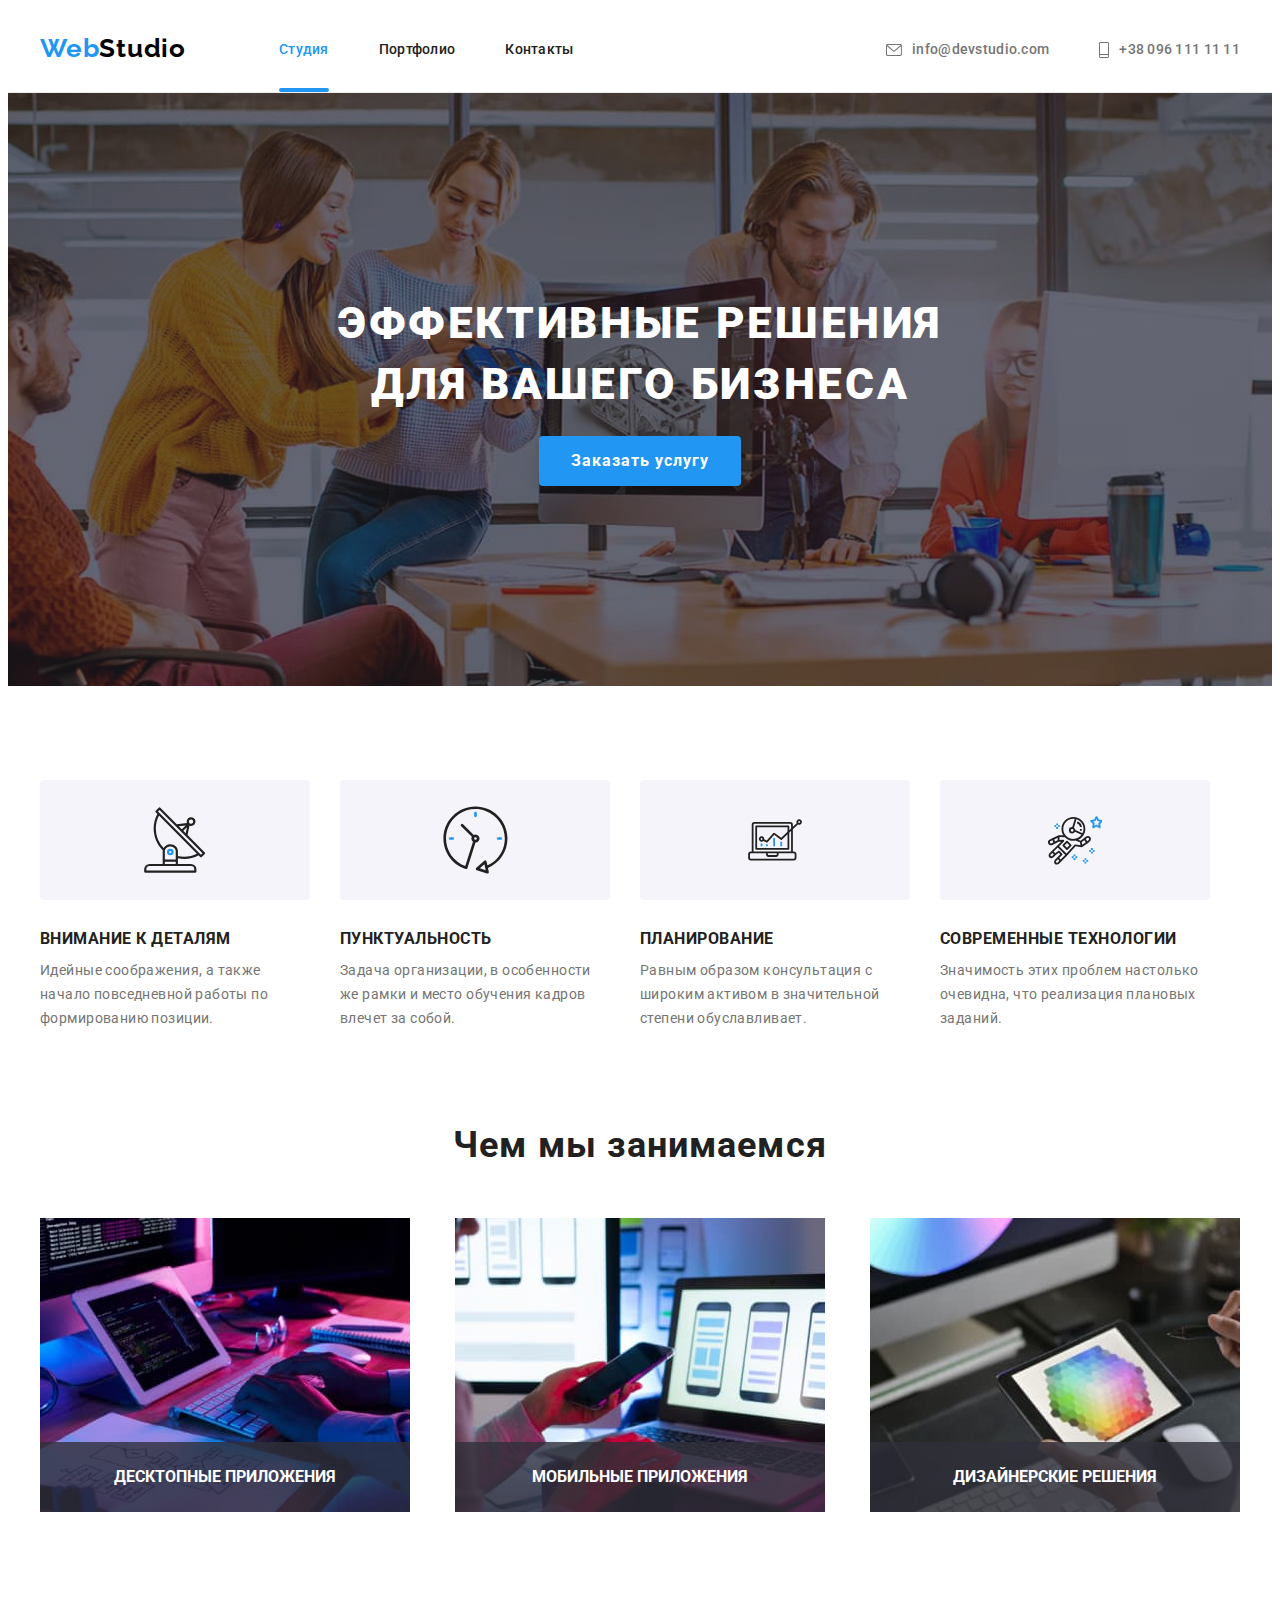
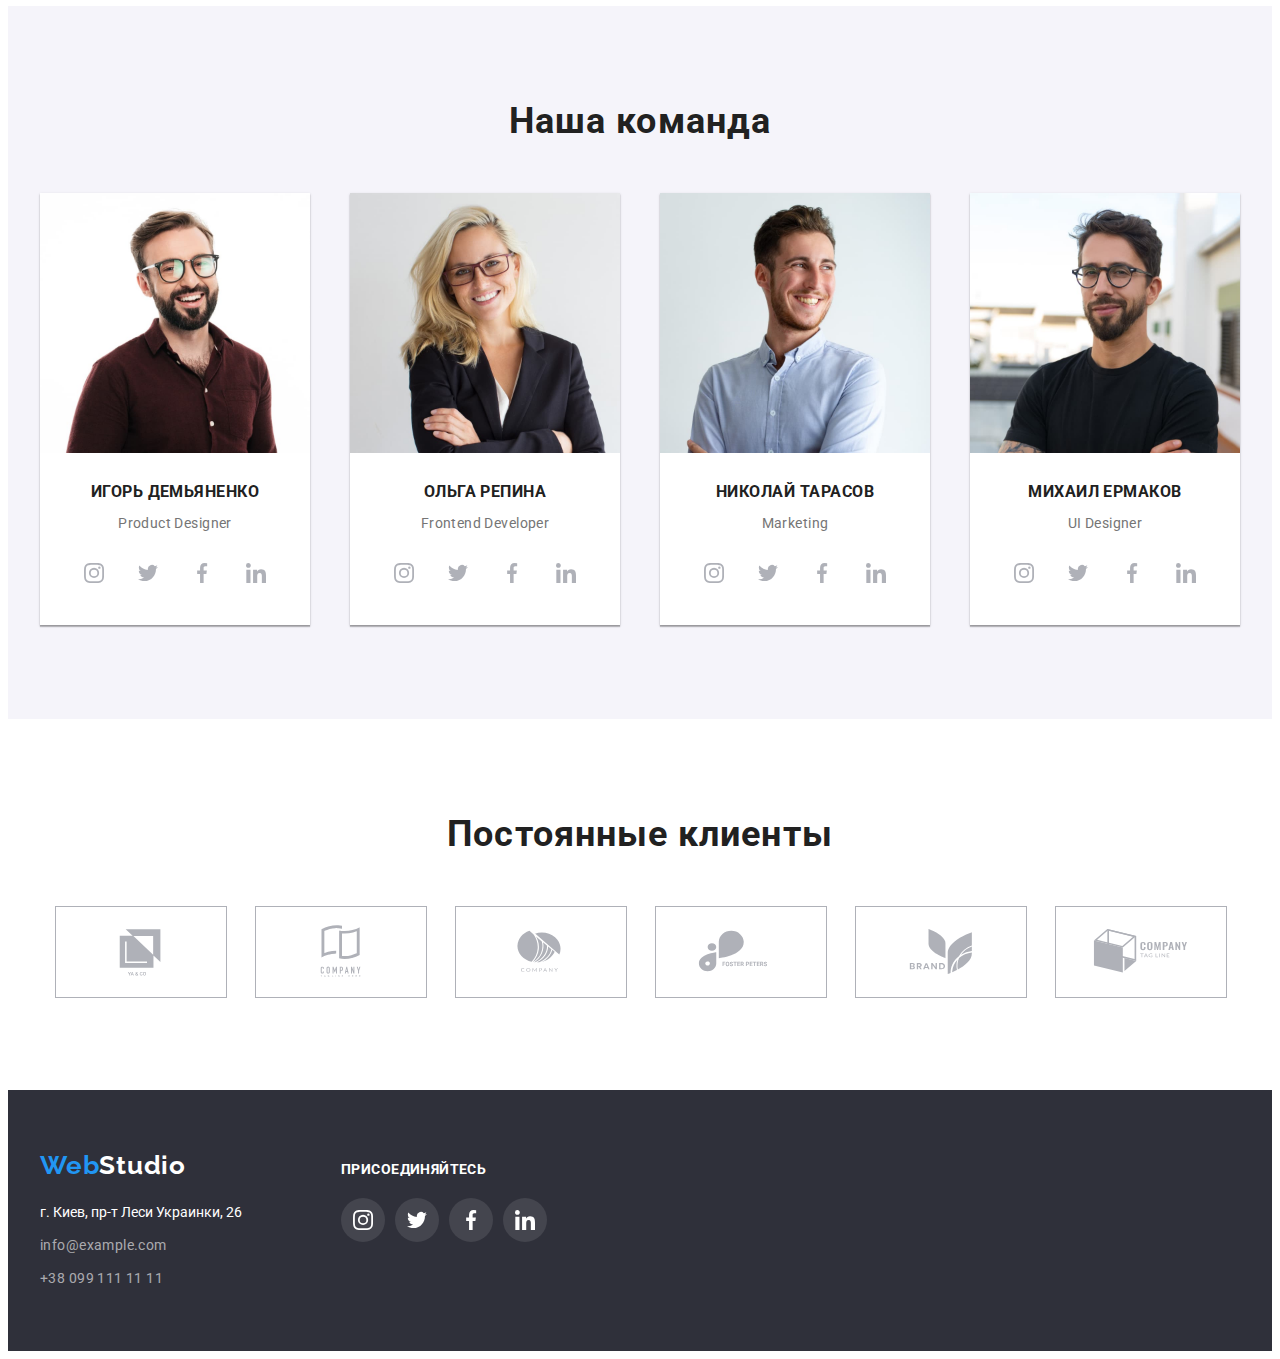
==== index.html @ 0d774bea "размечает форму модального окна" ====
<!DOCTYPE html>
<html lang="ru">
<head>
    <meta charset="UTF-8">
    <meta http-equiv="X-UA-Compatible" content="IE=edge">
    <meta name="viewport" content="width=device-width, initial-scale=1.0">
    <title>WebStudio</title>
    <link href="https://fonts.googleapis.com/css2?family=Raleway:wght@700&family=Roboto:wght@400;500;700;900&display=swap"
        rel="stylesheet">
    <link rel="stylesheet" href="https://cdnjs.cloudflare.com/ajax/libs/modern-normalize/1.1.0/modern-normalize.min.css"
        integrity="sha512-wpPYUAdjBVSE4KJnH1VR1HeZfpl1ub8YT/NKx4PuQ5NmX2tKuGu6U/JRp5y+Y8XG2tV+wKQpNHVUX03MfMFn9Q=="
        crossorigin="anonymous" referrerpolicy="no-referrer" />
    <link rel="stylesheet" href="./css/style.css">
</head>
<body>
    <!-- header -->
    <header class="header">
    
    <div class="container">
        <div class="header-container">
        <nav class="nav">
        <a href="" class="logo">Web<span class="logo-half">Studio</span></a>
            <ul class="nav-title">
                <li class="item"><a class="link current" href="">Студия</a></li>
                <li class="item"><a class="link" href="portfolio.html">Портфолио</a></li>
                <li class="item"><a class="link" href="">Контакты</a></li>
            </ul>
        </nav>
            <ul class="nav-secondary">
                <li class="item"><a class="link-contact" href="mailto:info@devstudio.com">
                    <svg class="icon-contact-mail" width="16px" height="12px">
                        <use href="./images/symbol-defs.svg#envelope"></use>
                    </svg>
                    info@devstudio.com</a></li>
                <li class="item"><a class="link-contact" href="tel:+380961111111">
                    <svg class="icon-contact-tel" width="10px" height="16px">
                        <use href="./images/symbol-defs.svg#tel"></use>
                    </svg>
                    +38 096 111 11 11</a></li>
            </ul>
    </div>
    </div>
    </header>

<main class="main">
    <!-- Hero -->
    <section class="hero">
        <div class="hero-overlay">
            <h1 class="hero-title">Эффективные решения<br>для вашего бизнеса</h1>
            <button class="hero-button" type="button" data-modal-open>Заказать услугу</button>
        </div>
    </section>


    <section class="section-peculiarities">
    <div class="container">
        <!-- скрытый заголовок -->
        <h2 class="visually-hidden">Особенности</h2>
        <ul class="peculiarities">
            <li class="item">
                <div class="vector">
                <svg class="vector-svg" width="65.3px" height="70px">
                    <use href="./images/symbol-defs.svg#antenna"></use>
                </svg>
                </div>
                <h3 class="text-title spetial">Внимание к деталям</h3>
                <p class="text">Идейные соображения, а также <br>начало повседневной работы по формированию позиции.</p>
            </li>
            <li class="item">
                <div class="vector">
                <svg class="vector-svg" width="66.96px" height="70px">
                    <use href="./images/symbol-defs.svg#clock"></use>
                </svg>
                </div>
                <h3 class="text-title spetial">Пунктуальность</h3>
                <p class="text">Задача организации, в особенности же рамки и место обучения кадров влечет за собой.</p>
            </li>
            <li class="item">
                <div class="vector">
                <svg class="vector-svg" width="70px" height="53.69px">
                    <use href="./images/symbol-defs.svg#diagram"></use>
                </svg>
                </div>
                <h3 class="text-title spetial">Планирование</h3>
                <p class="text">Равным образом консультация с широким активом в значительной степени обуславливает.</p>
            </li>
            <li class="item">
                <div class="vector">
                <svg class="vector-svg" width="54.83px" height="60.66px">
                    <use href="./images/symbol-defs.svg#astronaut"></use>
                </svg>
                </div>
                <h3 class="text-title spetial">Современные технологии</h3>
                <p class="text">Значимость этих проблем настолько очевидна, что реализация плановых заданий.</p>
            </li>
        </ul>
    </div>
    </section>

    <section class="section">
        <div class="container">
        <h2 class="title question">Чем мы занимаемся</h2>
        <ul class="doing">
            <li class="item">
                <div class="doing-position">
                <img src="images/foto1.jpg" alt="мужчина печатает на компьютере" width="370">
                <p class="top-text">ДЕСКТОПНЫЕ ПРИЛОЖЕНИЯ</p>
                </div>
            </li>
            <li class="item">
                <div class="doing-position">
                <img src="images/foto2.jpg" alt="девушка держит в руках телефон" width="370">
                <p class="top-text">МОБИЛЬНЫЕ ПРИЛОЖЕНИЯ</p>
                </div>
            </li>
            <li class="item">
                <div class="doing-position">
                <img src="images/foto3.jpg" alt="мужчина держит планшет" width="370">
                <p class="top-text">ДИЗАЙНЕРСКИЕ РЕШЕНИЯ</p>
                </div>
            </li>
        </ul>
        </div>
    </section>

    <section class="our-team">
        <div class="container">
        <h2 class="title team">Наша команда</h2>
        <ul class="team-card">
            <li class="item">
                <div class="shadow-team-card">
                <img src="images/human1.jpg" alt="сотрудник студии" width="270">
                <div class="frame">
                    <h3 class="text-title">Игорь Демьяненко</h3>
                    <p class="text position">Product Designer</p>
                    <ul class="personal-networks">
                        <li class="networks-list"><a class="networks-list-link" href="">
                            <svg class="link-icon" width="20px" height="20px">
                                <use href="./images/symbol-defs.svg#instagram"></use>
                            </svg>
                        </a></li>
                        <li  class="networks-list"><a class="networks-list-link" href="">
                                <svg class="link-icon" width="20px" height="20px">
                                    <use href="./images/symbol-defs.svg#twitter"></use>
                                </svg>
                        </a></li>
                        <li  class="networks-list"><a class="networks-list-link" href="">
                                <svg class="link-icon" width="20px" height="20px">
                                    <use href="./images/symbol-defs.svg#facebook"></use>
                                </svg>
                        </a></li>
                        <li  class="networks-list"><a class="networks-list-link" href="">
                                <svg class="link-icon" width="20px" height="20px">
                                    <use href="./images/symbol-defs.svg#linkedin"></use>
                                </svg>
                        </a></li>
                    </ul>
                </div>
                </div>
            </li>
            <li class="item">
                <div class="shadow-team-card">
                <img src="images/human2.jpg" alt="сотрудник студии" width="270">
                <div class="frame">
                    <h3 class="text-title">Ольга Репина</h3>
                    <p class="text position">Frontend Developer</p>
                    <ul class="personal-networks">
                        <li class="networks-list"><a class="networks-list-link" href="">
                                <svg class="link-icon" width="20px" height="20px">
                                    <use href="./images/symbol-defs.svg#instagram"></use>
                                </svg>
                            </a></li>
                        <li class="networks-list"><a class="networks-list-link" href="">
                                <svg class="link-icon" width="20px" height="20px">
                                    <use href="./images/symbol-defs.svg#twitter"></use>
                                </svg>
                            </a></li>
                        <li class="networks-list"><a class="networks-list-link" href="">
                                <svg class="link-icon" width="20px" height="20px">
                                    <use href="./images/symbol-defs.svg#facebook"></use>
                                </svg>
                            </a></li>
                        <li class="networks-list"><a class="networks-list-link" href="">
                                <svg class="link-icon" width="20px" height="20px">
                                    <use href="./images/symbol-defs.svg#linkedin"></use>
                                </svg>
                            </a></li>
                    </ul>
                </div>
                </div>
            </li>
            <li class="item">
                <div class="shadow-team-card">
                <img src="images/human3.jpg" alt="сотрудник студии" width="270">
                <div class="frame">
                    <h3 class="text-title">Николай Тарасов</h3>
                    <p class="text position">Marketing</p>
                    <ul class="personal-networks">
                        <li class="networks-list"><a class="networks-list-link" href="">
                                <svg class="link-icon" width="20px" height="20px">
                                    <use href="./images/symbol-defs.svg#instagram"></use>
                                </svg>
                            </a></li>
                        <li class="networks-list"><a class="networks-list-link" href="">
                                <svg class="link-icon" width="20px" height="20px">
                                    <use href="./images/symbol-defs.svg#twitter"></use>
                                </svg>
                            </a></li>
                        <li class="networks-list"><a class="networks-list-link" href="">
                                <svg class="link-icon" width="20px" height="20px">
                                    <use href="./images/symbol-defs.svg#facebook"></use>
                                </svg>
                            </a></li>
                        <li class="networks-list"><a class="networks-list-link" href="">
                                <svg class="link-icon" width="20px" height="20px">
                                    <use href="./images/symbol-defs.svg#linkedin"></use>
                                </svg>
                            </a></li>
                    </ul>
                </div>
                </div>
            </li>
            <li class="item">
                <div class="shadow-team-card">
                <img src="images/human4.jpg" alt="сотрудник студии" width="270">
                <div class="frame">
                    <h3 class="text-title">Михаил Ермаков</h3>
                    <p class="text position">UI Designer</p>
                    <ul class="personal-networks">
                        <li class="networks-list"><a class="networks-list-link" href="">
                                <svg class="link-icon" width="20px" height="20px">
                                    <use href="./images/symbol-defs.svg#instagram"></use>
                                </svg>
                            </a></li>
                        <li class="networks-list"><a class="networks-list-link" href="">
                                <svg class="link-icon" width="20px" height="20px">
                                    <use href="./images/symbol-defs.svg#twitter"></use>
                                </svg>
                            </a></li>
                        <li class="networks-list"><a class="networks-list-link" href="">
                                <svg class="link-icon" width="20px" height="20px">
                                    <use href="./images/symbol-defs.svg#facebook"></use>
                                </svg>
                            </a></li>
                        <li class="networks-list"><a class="networks-list-link" href="">
                                <svg class="link-icon" width="20px" height="20px">
                                    <use href="./images/symbol-defs.svg#linkedin"></use>
                                </svg>
                            </a></li>
                    </ul>
                </div>
                </div>
            </li>
        </ul>
        </div>
    </section>
</main>


<section class="section">
    <div class="container">
    <h2 class="title clients">Постоянные клиенты</h2>
    <ul class="client-list">
        <li class="client-iton">
            <a class="client-icon" href="">
                <svg class="clients-logo" width="106px" height="60px">
                    <use href="./images/symbol-defs.svg#Logo"></use>
                </svg>
            </a>
        </li>
        <li class="client-iton">
            <a class="client-icon" href="">
                <svg class="clients-logo" width="106px" height="60px">
                    <use href="./images/symbol-defs.svg#Logo-1"></use>
                </svg>
            </a>
        </li>
        <li class="client-iton">
            <a class="client-icon" href="">
                <svg class="clients-logo" width="106px" height="60px">
                    <use href="./images/symbol-defs.svg#Logo-2"></use>
                </svg>
            </a>
        </li>
        <li class="client-iton">
            <a class="client-icon" href="">
                <svg class="clients-logo" width="106px" height="60px">
                    <use href="./images/symbol-defs.svg#Logo-3"></use>
                </svg>
            </a>
        </li>
        <li class="client-iton">
            <a class="client-icon" href="">
                <svg class="clients-logo" width="106px" height="60px">
                    <use href="./images/symbol-defs.svg#Logo-4"></use>
                </svg>
            </a>
        </li>
        <li class="client-iton">
            <a class="client-icon" href="">
                <svg class="clients-logo" width="106px" height="60px">
                    <use href="./images/symbol-defs.svg#Logo-5"></use>
                </svg>
            </a>
        </li>
    </ul>
    </div>
</section>

<!--footer-->
    <footer class="footer">
        <div class="oll-foter">
        <div class="container-logo-address">
            <a class="logo-footer" href="">Web<span class="logo-half-footer">Studio</span></a>
            <address class="address">
                <p class="address-text">г. Киев, пр-т Леси Украинки, 26</p>
                <ul class="address-nav">
                    <li><a class="address-link" href="mailto:info@example.com">info@example.com</a></li>
                    <li><a class="address-link" href="tel:+380991111111">+38 099 111 11 11</a></li>
                </ul>
            </address>
        </div>

        <div class="container-foter">
            <h2 class="footer-tille">ПРИСОЕДИНЯЙТЕСЬ</h2>
            <ul class="company-networks">
                <li class="company-networks-list"><a class="company-networks-link" href="">
                    <svg class="company-icon" width="20px" height="20px">
                        <use href="./images/symbol-defs.svg#instagram"></use>
                    </svg>
                    </a></li>
                <li class="company-networks-list"><a class="company-networks-link" href="">
                        <svg class="company-icon" width="20px" height="20px">
                            <use href="./images/symbol-defs.svg#twitter"></use>
                        </svg>
                    </a></li>
                <li class="company-networks-list"><a class="company-networks-link" href="">
                        <svg class="company-icon" width="20px" height="20px">
                            <use href="./images/symbol-defs.svg#facebook"></use>
                        </svg>
                    </a></li>
                <li class="company-networks-list"><a class="company-networks-link" href="">
                        <svg class="company-icon" width="20px" height="20px">
                            <use href="./images/symbol-defs.svg#linkedin"></use>
                        </svg>
                    </a></li>
            </ul>
        </div>
        </div>
    </footer>

<div class="backdrop is-hidden" data-modal>
    <div class="modal">
        <button class="button close" type="button" data-modal-close>
        <svg class="close" width="30px" height="30px">
            <use href="./images/symbol-defs.svg#close"></use>
        </svg>
        </button>

        <p class="modal-title">Оставьте свои данные, мы вам перезвоним</p>
        <form>
            <label class="modal-label" for="user-name">Имя</label>
                <input type="text" class="modal-input" name="user-name" id="user-name" required/>
            
            <label class="modal-label" for="user-tel">Телефон</label>
                <input type="tel" class="modal-input" name="user-tel" id="user-tel" required />
           
            <label class="modal-label" for="user-email">Почта</label>
                <input type="email" class="modal-input" name="user-email" id="user-email" required />


            <label></label>
            <textarea>
            
            </textarea>
            <button class="modal-button" type="submit">Отправить</button>
        </form>
    </div>
</div>
<script src="./js/modal.js"></script>
</body>
</html>
---- css/style.css ----
:root {
    --primery-text-color: #757575;
    --title-text-color: #212121;
    --sekondary-color: #2196F3;
    --accent-color: #ffffff;
}

body {
    font-family: "Roboto", sans-serif;
    font-size: 14px;
    line-height: 1.7;

    color: var(--primery-text-color);
}

ul,
p,
h1, h2, h3, h4, h5, h6 {
    padding-top: 0;
    padding-bottom: 0;
    padding-left: 0;
    margin-top: 0;
    margin-bottom: 0;
}

li {
    list-style-type: none;
    padding-top: 0;
    padding-bottom: 0;
}

img {
    display: block;
}

.link {
    text-decoration: none;
}

a.link.current{
    color: var(--sekondary-color);
}

.header {
    background: #FFFFFF;
    border-bottom: 1px solid #ECECEC;
}

.container {
    width: 1200px;
    padding-left: 15px;
    padding-right: 15px;
    margin-right: auto;
    margin-left: auto;    
}

.section {
    padding-top: 94px;
    padding-bottom: 94px;
}

/*Logo*/
.logo {
    font-family: "Raleway", sans-serif;
    color: var(--sekondary-color);
    text-decoration: none;

    font-weight: 700;
    font-size: 26px;
    line-height: 1.2;
    letter-spacing: 0.03em;

    padding-top: 25px;
    padding-bottom: 25px;
    margin-right: 93px;
    display: block;
}

.logo-half {
    font-family: 'Raleway';
    color: #000000;
    text-decoration: none;
    font-weight: 700;
    font-size: 26px;
    line-height: 1.2;
    letter-spacing: 0.03em;
}


/*Hero*/
.hero {
    text-align: center;
    padding-top: 200px;
    padding-bottom: 200px;
    background: #2F303A;
    background-image: 
    linear-gradient(to right, rgba(47, 48, 58, 0.4), rgba(47, 48, 54, 0.4)),
    url("../images/hero.jpg");
    max-height: 600px;
    max-width: 1600px;
    margin-left: auto;
    margin-right: auto;
    background-size: cover;
    background-repeat: no-repeat;
    background-position: center;
}

.hero-title {
    font-weight: 900;
    font-size: 44px;
    line-height: 1.4;
    letter-spacing: 0.06em;
    text-transform: uppercase;
    color: var(--accent-color);
    margin-bottom: 20px;
}

.hero-button {
    font-family: inherit;
    font-weight: 700;
    font-size: 16px;
    line-height: 1.9;
    cursor: pointer;
    min-width: 200px;
    padding: 10px 32px;
    display: inline-block;
    align-items: center;
    text-align: center;
    letter-spacing: 0.06em;
    
    color: var(--accent-color);
    background-color: var(--sekondary-color);
    box-shadow: 0px 4px 4px rgba(0, 0, 0, 0.15);
    border-radius: 4px;
    border: none;
}

/*Navigatin*/

.header-container{
    display: flex;
    align-items: center;
}

.nav {
    display: flex;
}

.link.current {
    position: relative;
    display: block;
}

.link.current::after {
    content: "";
    display: block;
    position: absolute;
    bottom: 0;
    width: 100%;
    height: 4px;
    border-radius: 2px;
    background-color: var(--sekondary-color);
}

.nav-secondary {
    display: flex;
    margin-left: auto;
}


.link-contact {
    display: flex;
    align-items: center;
    fill: var(--primery-text-color);
    vertical-align: baseline;
}

.nav-secondary .item+.item {
    margin-left: 50px;
}

.nav-title {
    list-style: none;
    display: flex;
}

.nav-title .item:not(:last-child) {
    margin-right: 50px;
}

.nav-title .link {
    color: var(--title-text-color);
    padding-top: 32px;
    padding-bottom: 32px;
    font-weight: 500;
    font-size: 14px;
    line-height: 1.4;
    letter-spacing: 0.02em;
    display: block;
    
    transition: color 250ms cubic-bezier(0.4, 0, 0.2, 1);
}

.nav-title .link:hover,
.nav-title .link:focus {
    color: var(--sekondary-color);
}


.nav-secondary .link-contact {
    font-weight: 500;
    font-size: 14px;
    line-height: 1.14;
    letter-spacing: 0.02em;
    padding-top: 32px;
    padding-bottom: 32px;
    color: var(--primery-text-color);
    text-decoration: none;
    transition: color 250ms cubic-bezier(0.4, 0, 0.2, 1), fill 250ms cubic-bezier(0.4, 0, 0.2, 1);
}


.nav-secondary .link-contact:hover,
.nav-secondary .link-contact:focus {
    color: var(--sekondary-color);
    fill: var(--sekondary-color);
}

.icon-contact-mail,
.icon-contact-tel {
    margin-right: 10px;
}

/*Main*/

.text-title {
    color: var(--title-text-color);

    font-weight: 700;
    font-size: 16px;
    line-height: 1.14;
    letter-spacing: 0.03em;
    text-transform: uppercase;
}

.text {
    color: var(--primery-text-color)
}


.title {
    color: var(--title-text-color);

    font-weight: 700;
    font-size: 36px;
    line-height: 1.2;
    text-align: center;
    letter-spacing: 0.03em;
}

/*Особенности*/

.section-peculiarities {
    padding-top: 94px;
}

.visually-hidden {
    position: absolute;
    width: 1px;
    height: 1px;
    margin: -1px;
    border: 0;
    padding: 0;
    
    white-space: nowrap;
    clip-path: inset(100%);
    clip: rect(0 0 0 0);
    overflow: hidden;
}

.peculiarities {
    display: flex;
    margin: -15px;
}

.peculiarities .item {
    width: 270px;
    margin: 15px;
    text-align: right;
}

.vector {
    display: flex;
    align-items: center;
    justify-content: center;
    height: 120px;
    background: rgba(245, 244, 250, 1);
    border-radius: 4px;
    margin-bottom: 30px;
}



/*Чем мы занимаемся*/

.title.question {
    margin-bottom: 50px;
}

.doing {
    display: flex;
    align-items: center;
    justify-content: space-between;
}

.doing-position {
    position: relative;
    overflow: hidden;
    display: flex;
}

.top-text {
    position: absolute;
    display: flex;
    align-items: center;
    justify-content:center;
    bottom: 0;
    width: 370px;
    height: 70px;
    background-color: rgba(47, 48, 58, 0.8);
    color: rgba(255, 255, 255, 1);
    line-height: 1.2;
    font-size: 16px;
    font-weight: 700;
}


/*Наша команда*/

.our-team {
    padding-top: 94px;
    padding-bottom: 94px;
    background: #F5F4FA;
}

.title.team {
    margin-bottom: 50px;
}

.team-card {
    display: flex;
    align-items: center;
    justify-content: space-between;
}

.shadow-team-card {
    box-shadow: 
    0px 2px 1px 0px rgba(0, 0, 0, 0.2),
    0px 1px 1px 0px rgba(0, 0, 0, 0.14),
    0px 1px 3px 0px rgba(0, 0, 0, 0.12);
}

.item .text-title {
    margin-bottom: 10px;
    text-align: left;
}

.item .text {
    font-family: Roboto;
    font-size: 14px;
    font-weight: 400;
    line-height: 24px;
    letter-spacing: 0.03em;
    text-align: left;
}

.frame {
    background-color: #fff;
    padding-top: 30px;
    padding-bottom: 30px;
}

.frame .text-title {
    text-align: center;
}

.frame .text.position {
    text-align: center;
    margin-bottom: 16px;
}

.personal-networks {
    display: flex;
    justify-content: center;
    align-items: center;
}

.networks-list {
    width: 44px;
    height: 44px;
}

.networks-list-link {
    background-color: var(--accent-color);
    border-radius: 50%;
    transition: background-color 250ms cubic-bezier(0.4, 0, 0.2, 1);
}

.networks-list-link:hover,
.networks-list-link:focus {
    background-color: var(--sekondary-color);
}

.link-icon {
    fill: rgba(175, 177, 184, 1);
    transition: fill 250ms cubic-bezier(0.4, 0, 0.2, 1);
}

.networks-list-link:hover .link-icon,
.networks-list-link:focus .link-icon {
    fill: var(--accent-color)
}

.networks-list:not(:last-child) {
    margin-right: 10px;
}

.networks-list-link {
    width: 100%;
    height: 100%;
    display: flex;
    align-items: center;
    justify-content: center;
}





/*Постоянные клиенты*/

.title.clients {
    margin-bottom: 50px;
}

.client-list {
    display: flex;
    align-items: center;
    justify-content: center;
}

.client-iton {
    width: 170px;
    height: 90px;
}

.client-iton:not(:last-child) {
    margin-right: 30px;
}

.client-iton {
    display: block;
    border-radius: 4px;
}

.client-icon {
    width: 100%;
    height: 100%;
    display: flex;
    align-items: center;
    justify-content: center;
    border: 1px solid rgba(175, 177, 184, 1);
    fill: #AFB1B8;
    transition: fill 250ms cubic-bezier(0.4, 0, 0.2, 1), border-color 250ms cubic-bezier(0.4, 0, 0.2, 1);
}

.client-icon:hover,
.client-icon:focus {
    fill: #2196F3;
    border: 1px solid var(--sekondary-color)
}



/*Footer*/

.footer {
    background: #2F303A; 
    padding-top: 60px;
    padding-bottom: 60px;
}

.container-logo-address {
    width: 231px;
}

.logo-footer {
    font-family: "Raleway", sans-serif;
    color: var(--sekondary-color);
    text-decoration: none;
    
    font-weight: 700;
    font-size: 26px;
    line-height: 1.2;
    letter-spacing: 0.03em;

    display: block;
    margin-bottom: 20px;
    }

.logo-half-footer {
    font-family: 'Raleway';
    color: var(--accent-color);
    text-decoration: none;
    font-weight: 700;
    font-size: 26px;
    line-height: 1.2;
    letter-spacing: 0.03em;
}

.address {
    font-style: normal;
}

.address-text {
    color: #ffffff;
    margin-bottom: 9px;
}

.address-link {
    font-weight: 400;
    font-size: 14px;
    line-height: 1.7;
    letter-spacing: 0.03em;
    color: rgba(255, 255, 255, 0.6);
    text-decoration: none;
}

.address-nav li:not(:last-child) {
    margin-bottom: 9px;
}

/*Присоединяйтесь*/ 
 
.container-foter {
    margin-left: 70px;
}

.oll-foter {
    display: flex;
    align-items: baseline;
    width: 1200px;
    padding-left: 15px;
    padding-right: 15px;
    margin-right: auto;
    margin-left: auto;
}

.footer-tille {
    color: var(--accent-color);
    font-size: 14px;
    font-weight: 700;
    line-height: 16.41px;
    letter-spacing: 0.03em;
    text-align: left;
    margin-bottom: 20px;
}


.company-networks {
    display: flex;
}

.company-networks-list {
    width: 44px;
    height: 44px;
}

.company-networks-list:not(:last-child) {
    margin-right: 10px;
}

.company-networks-link {
    width: 100%;
    height: 100%;
    display: flex;
    align-items: center;
    justify-content: center;

    background-color: rgba(255, 255, 255, 0.1);
    border-radius: 50%;

    transition: background-color 250ms cubic-bezier(0.4, 0, 0.2, 1);
}

.company-networks-link:hover,
.company-networks-link:focus {
    background-color: var(--sekondary-color)
}
.company-icon {
    display: block;
    fill: #FFFFFF;
    cursor: pointer;
    padding: 0;
    border: none;

    background-size: contain;
    background-position: 50% 50%;

}



/*Страница Portfolio*/

.button-list {
    display: flex;
    flex-wrap: wrap;
    justify-content: center;
    margin-bottom: 50px;
}

.button-list .item:not(:last-child) {
    margin-right: 8px;
}

.main-portfolio .portfolio-button {
    font-family: inherit;
    font-size: 16px;
    font-weight: 500;
    line-height: 1.6;
    letter-spacing: 0.003em;
    
    color: var(--title-text-color);
    background-color: #F5F4FA;
    cursor: pointer;
    border-radius: 4px;
    border: solid transparent;

    transition: color 250ms cubic-bezier(0.4, 0, 0.2, 1), background-color 250ms cubic-bezier(0.4, 0, 0.2, 1), box-shadow 250ms cubic-bezier(0.4, 0, 0.2, 1);
}
.main-portfolio .portfolio-button:hover,
.main-portfolio .portfolio-button:focus {
    color: var(--accent-color);
    background-color: var(--sekondary-color);
    box-shadow: 0px 2px 2px 0px rgba(0, 0, 0, 0.12),
    0px 1px 2px 0px rgba(0, 0, 0, 0.08),
    0px 3px 1px 0px rgba(0, 0, 0, 0.1);
}

/*Примеры работ*/

.work-examples {
    display: flex;
    flex-wrap: wrap;
    margin-top: -30px;
    margin-left: -30px;
}

.work-examples > .item {
    flex-basis: calc(100% / 3 - 30px);
    margin-top: 30px;
    margin-left: 30px;
}

.effects {
    display: block;
    text-decoration: none;

    transition: box-shadow 250ms 250ms cubic-bezier(0.4, 0, 0.2, 1);
}

.effects:hover,
.effects:focus {
    box-shadow: 1px 4px 6px 0px rgba(0, 0, 0, 0.16),
    0px 4px 4px 0px rgba(0, 0, 0, 0.06),
    0px 1px 1px 0px rgba(0, 0, 0, 0.12);
}

.text-title-portfolio {
    font-weight: 700;
    font-size: 18px;
    line-height: 2;
    letter-spacing: 0.06em;
    color: var(--title-text-color);
    margin-bottom: 4px;
}

.text-portfolio {
    font-size: 16px;
    line-height: 1.9;
    letter-spacing: 0.03em;
    color: var(--primery-text-color);
}

.border {
    border: 1px solid #EEEEEE;
    border-top: 0;
    padding: 20px 24px;
}

.depart {
    position: relative;
    overflow: hidden;
}

.masters-top-text {
    position: absolute;
    top: 0;
    padding: 63px 24px;
    background-color: rgba(33, 150, 243, 0.9);
    color: var(--accent-color);
    line-height: 1.6;
    font-size: 18px;
    font-weight: 400;
    height: 100%;
    transform: translateY(100%);
    transition: transform 250ms cubic-bezier(0.4, 0, 0.2, 1);
}

.effects:hover .masters-top-text,
.effects:focus .masters-top-text {
    transform: translateY(0%)
}

/*Модальное окно*/

.backdrop {
    position: fixed;
    top: 0;
    left: 0;
    width: 100%;
    height: 100%;
    background-color: rgba(0, 0, 0, 0.2);
    transition: opacity 250ms cubic-bezier(0.4, 0, 0.2, 1), visibility 250ms cubic-bezier(0.4, 0, 0.2, 1);
}

.backdrop.is-hidden {
    opacity: 0;
    visibility: hidden;
    pointer-events: none;
}

.modal {
    position: absolute;
    
    top: 50%;
    left: 50%;
    transform: translate(-50%, -50%);

    width: 528px;
    height: 581px;
    padding: 40px 39px 40px 41px;

    background-color: rgba(255, 255, 255, 1);
    border-radius: 4px;
    box-shadow:
    0px 2px 1px 0px rgba(0, 0, 0, 0.2),
    0px 1px 1px 0px rgba(0, 0, 0, 0.14),
    0px 1px 3px 0px rgba(0, 0, 0, 0.12);
}

.close {
    cursor: pointer;
    fill: #000000;
    border: none;
    
    background-size: contain;
    background-position: 50% 50%;
}

.button.close {
    position: absolute;
    right: 8px;
    top: 8px;
}

.modal-title {
    font-size: 20px;
    font-weight: 700;
    line-height: 1.2;
    align-items: center;
    color: #212121;
}

.modal-input {
    width: 100%;
    height: 40px;
    border: 1px solid rgba(33, 33, 33, 0.2);
    border-radius: 4px;
    margin-bottom: 28px;
}

.modal:valid {
    border-color: (33, 33, 33, 0.2)
}

.modal:invalid {
    border-color: red;
}

.modal-label {
    font-size: 12;
    line-height: 1.2;
    display: block;
    color: #757575;
}




.modal-button {
    font-family: inherit;
    font-weight: 700;
    font-size: 16px;
    line-height: 1.9;
    cursor: pointer;

    display: block;
    align-items: center;
    justify-content: center;
    width: 200px;
    height: 50px;
    border: none;
    border-radius: 4px;
    color: var(--accent-color);
    background-color: var(--sekondary-color);
}
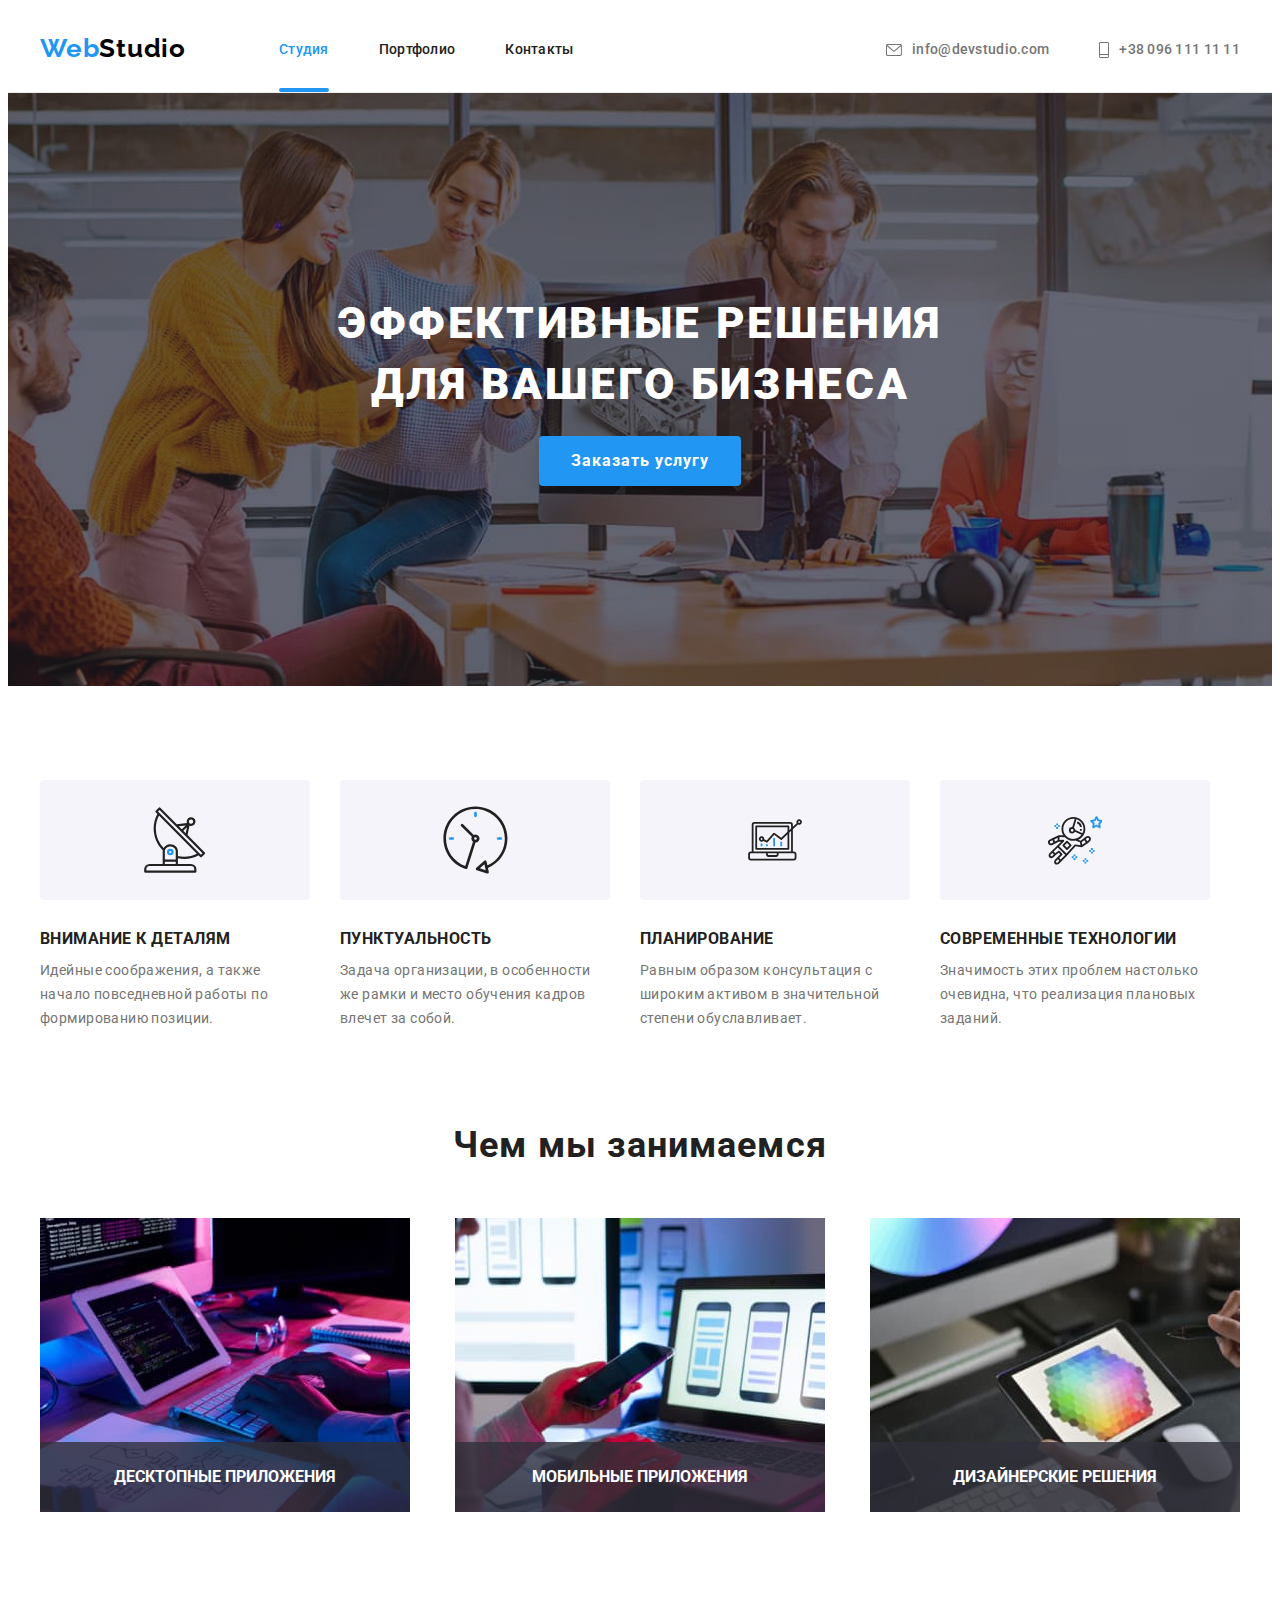
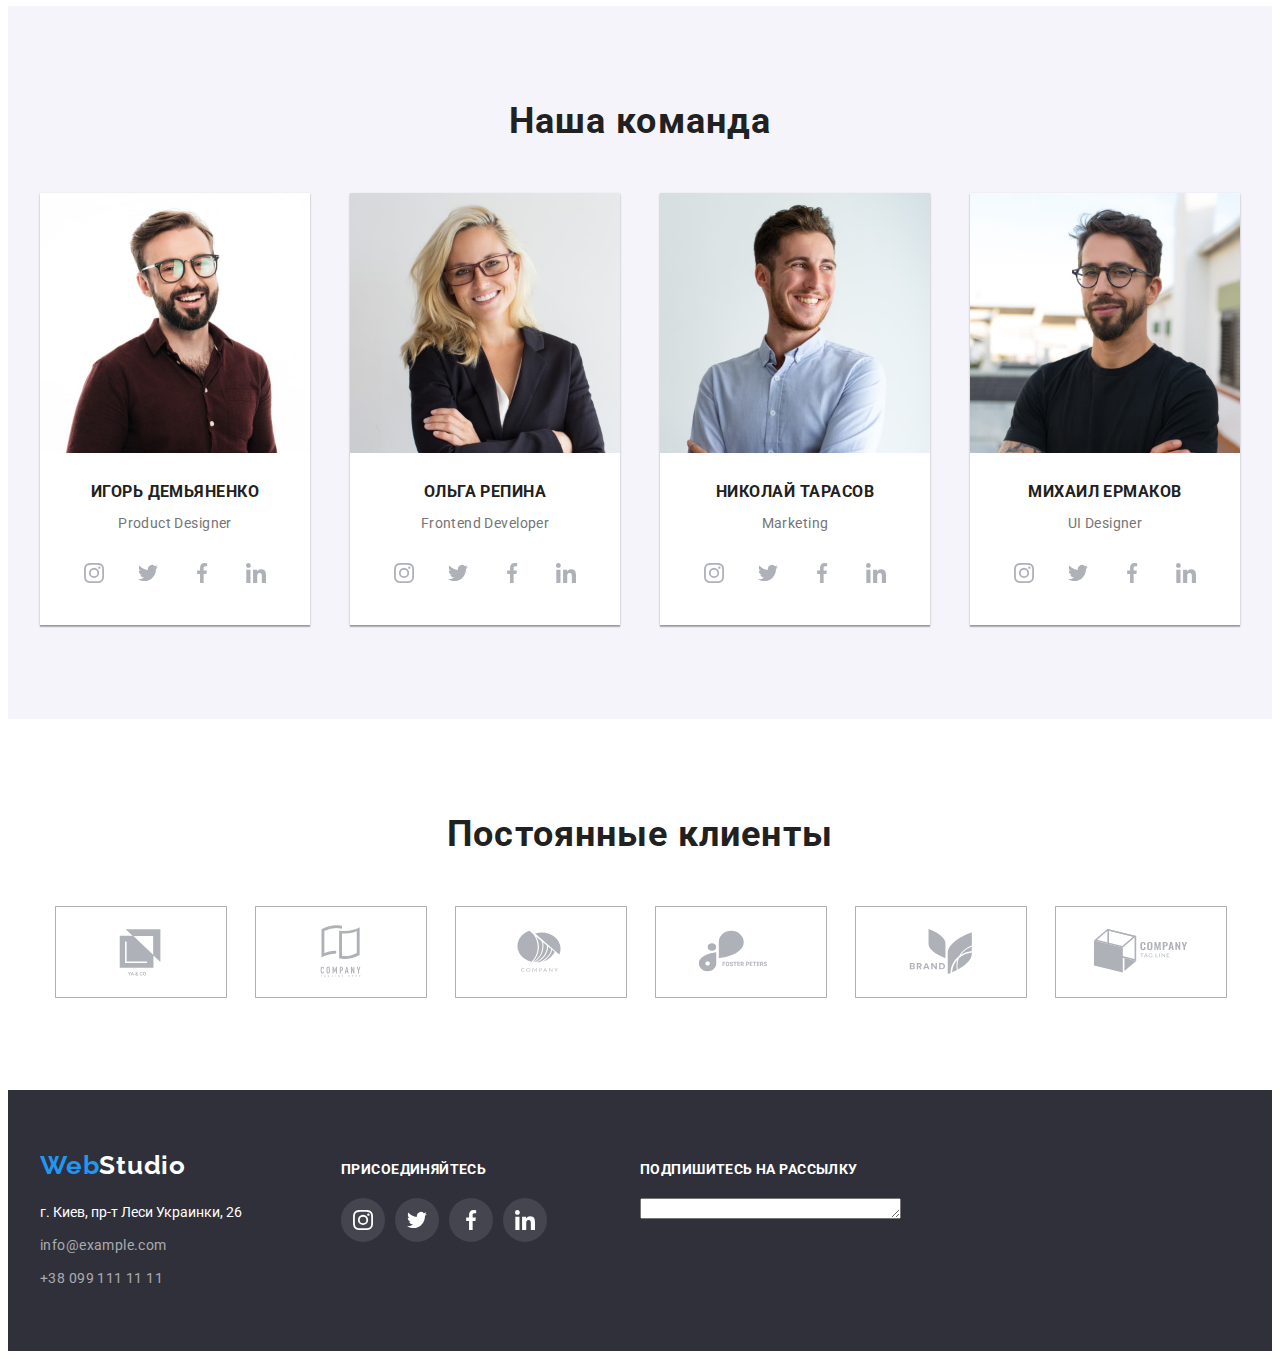
==== commit 49c62e5f: "футер разметка" ====
--- a/index.html
+++ b/index.html
@@ -310,69 +310,105 @@
 <!--footer-->
     <footer class="footer">
         <div class="oll-foter">
-        <div class="container-logo-address">
-            <a class="logo-footer" href="">Web<span class="logo-half-footer">Studio</span></a>
-            <address class="address">
-                <p class="address-text">г. Киев, пр-т Леси Украинки, 26</p>
-                <ul class="address-nav">
-                    <li><a class="address-link" href="mailto:info@example.com">info@example.com</a></li>
-                    <li><a class="address-link" href="tel:+380991111111">+38 099 111 11 11</a></li>
+            <div class="container-logo-address">
+                <a class="logo-footer" href="">Web<span class="logo-half-footer">Studio</span></a>
+                <address class="address">
+                    <p class="address-text">г. Киев, пр-т Леси Украинки, 26</p>
+                    <ul class="address-nav">
+                        <li><a class="address-link" href="mailto:info@example.com">info@example.com</a></li>
+                        <li><a class="address-link" href="tel:+380991111111">+38 099 111 11 11</a></li>
+                    </ul>
+                </address>
+            </div>
+
+            <div class="container-foter">
+                <h2 class="footer-tille">ПРИСОЕДИНЯЙТЕСЬ</h2>
+                <ul class="company-networks">
+                    <li class="company-networks-list"><a class="company-networks-link" href="">
+                        <svg class="company-icon" width="20px" height="20px">
+                            <use href="./images/symbol-defs.svg#instagram"></use>
+                        </svg>
+                        </a></li>
+                    <li class="company-networks-list"><a class="company-networks-link" href="">
+                            <svg class="company-icon" width="20px" height="20px">
+                                <use href="./images/symbol-defs.svg#twitter"></use>
+                            </svg>
+                        </a></li>
+                    <li class="company-networks-list"><a class="company-networks-link" href="">
+                            <svg class="company-icon" width="20px" height="20px">
+                                <use href="./images/symbol-defs.svg#facebook"></use>
+                            </svg>
+                        </a></li>
+                    <li class="company-networks-list"><a class="company-networks-link" href="">
+                            <svg class="company-icon" width="20px" height="20px">
+                                <use href="./images/symbol-defs.svg#linkedin"></use>
+                            </svg>
+                        </a></li>
                 </ul>
-            </address>
-        </div>
-
-        <div class="container-foter">
-            <h2 class="footer-tille">ПРИСОЕДИНЯЙТЕСЬ</h2>
-            <ul class="company-networks">
-                <li class="company-networks-list"><a class="company-networks-link" href="">
-                    <svg class="company-icon" width="20px" height="20px">
-                        <use href="./images/symbol-defs.svg#instagram"></use>
-                    </svg>
-                    </a></li>
-                <li class="company-networks-list"><a class="company-networks-link" href="">
-                        <svg class="company-icon" width="20px" height="20px">
-                            <use href="./images/symbol-defs.svg#twitter"></use>
-                        </svg>
-                    </a></li>
-                <li class="company-networks-list"><a class="company-networks-link" href="">
-                        <svg class="company-icon" width="20px" height="20px">
-                            <use href="./images/symbol-defs.svg#facebook"></use>
-                        </svg>
-                    </a></li>
-                <li class="company-networks-list"><a class="company-networks-link" href="">
-                        <svg class="company-icon" width="20px" height="20px">
-                            <use href="./images/symbol-defs.svg#linkedin"></use>
-                        </svg>
-                    </a></li>
-            </ul>
-        </div>
+            </div>
+
+            <div class="mailing-list">
+                <h2 class="footer-tille">ПОДПИШИТЕСЬ НА РАССЫЛКУ</h2>
+                <textarea name="" id="" cols="30" rows="1"></textarea>
+            </div>
         </div>
     </footer>
 
 <div class="backdrop is-hidden" data-modal>
     <div class="modal">
         <button class="button close" type="button" data-modal-close>
-        <svg class="close" width="30px" height="30px">
+        <svg class="close" width="30" height="30">
             <use href="./images/symbol-defs.svg#close"></use>
         </svg>
         </button>
 
         <p class="modal-title">Оставьте свои данные, мы вам перезвоним</p>
         <form>
+            <div class="modal-field">
             <label class="modal-label" for="user-name">Имя</label>
-                <input type="text" class="modal-input" name="user-name" id="user-name" required/>
-            
+            <div class="modal-input-wrap">
+                <input type="text" class="modal-input" name="user-name" id="user-name" required autofocus />
+                <svg class="input-icon" width="18" height="18">
+                <use href="./images/symbol-defs.svg#person-black"></use>
+                </svg>
+            </div>
+            </div>
+            <div class="modal-field">
             <label class="modal-label" for="user-tel">Телефон</label>
+            <div class="modal-input-wrap">
                 <input type="tel" class="modal-input" name="user-tel" id="user-tel" required />
-           
+                <svg class="input-icon" width="18" height="18">
+                <use href="./images/symbol-defs.svg#phone-black" ></use>
+                </svg>
+            </div>
+            </div>
+            <div class="modal-field">
             <label class="modal-label" for="user-email">Почта</label>
-                <input type="email" class="modal-input" name="user-email" id="user-email" required />
-
-
-            <label></label>
-            <textarea>
-            
-            </textarea>
+            <div class="modal-input-wrap">
+            <input type="email" class="modal-input" name="user-email" id="user-email" required />
+                <svg class="input-icon" width="18" height="18">
+                <use href="./images/symbol-defs.svg#email-black"></use>
+                </svg>
+            </div>
+            </div>
+            <div class="modal-field-textarea">
+            <label class="modal-label">
+                Комментарий
+                <textarea class="textarea" name="comment" placeholder="Введите текст"></textarea>
+            </label>
+            </div>
+
+            <div>
+                <input type="checkbox" class="input-check visually-hidden" id="input-check" name="policy" value="policy" />
+                <label for="input-check" class="check-text">
+                <span>
+                    <svg class="check-icon" width="11" height="8">
+                        <use href="../images/symbol-defs.svg#check"></use>
+                    </svg>
+                </span>
+                Соглашаюсь с рассылкой и принимаю&nbsp;<a href="" class="conditions">Условия договора</a></label>
+            </div>
+
             <button class="modal-button" type="submit">Отправить</button>
         </form>
     </div>
--- a/css/style.css
+++ b/css/style.css
@@ -606,7 +606,13 @@
 
     background-size: contain;
     background-position: 50% 50%;
-
+}
+
+/*ПОДПИШИТЕСЬ НА РАССЫЛКУ*/
+
+.mailing-list {
+    margin-left: 93px;
+    
 }
 
 
@@ -762,9 +768,7 @@
 
 .close {
     cursor: pointer;
-    fill: #000000;
     border: none;
-    
     background-size: contain;
     background-position: 50% 50%;
 }
@@ -779,8 +783,14 @@
     font-size: 20px;
     font-weight: 700;
     line-height: 1.2;
-    align-items: center;
+    display: flex;
+    align-items: center;
+    justify-content: center;
     color: #212121;
+}
+
+.modal-field:not(:last-child) {
+    margin-bottom: 28px;
 }
 
 .modal-input {
@@ -788,15 +798,40 @@
     height: 40px;
     border: 1px solid rgba(33, 33, 33, 0.2);
     border-radius: 4px;
-    margin-bottom: 28px;
-}
-
-.modal:valid {
-    border-color: (33, 33, 33, 0.2)
-}
-
-.modal:invalid {
+    outline: none;
+    transition: border-color 250ms;
+}
+
+.modal-input:focus {
+    border-color: var(--sekondary-color);
+}
+
+.modal-input:focus + .input-icon {
+    fill: var(--sekondary-color);
+}
+
+/* не работает!
+
+.modal-input:valid {
     border-color: red;
+}
+
+.modal-input:invalid {
+    border-color: rgba(33, 33, 33, 0.2);
+}
+*/
+
+.modal-input-wrap {
+    position: relative;
+}
+
+.input-icon {
+    position: absolute;
+    left: 12px;
+    top: 50%;
+    fill: #212121;
+    transform: translateY(-50%);
+    transition: fill 250ms;
 }
 
 .modal-label {
@@ -806,9 +841,6 @@
     color: #757575;
 }
 
-
-
-
 .modal-button {
     font-family: inherit;
     font-weight: 700;
@@ -821,8 +853,87 @@
     justify-content: center;
     width: 200px;
     height: 50px;
+    margin: 0 auto;
     border: none;
     border-radius: 4px;
     color: var(--accent-color);
     background-color: var(--sekondary-color);
+    box-shadow: 0px 4px 4px 0px rgba(0, 0, 0, 0.15);
+}
+
+
+
+.textarea {
+    resize: none;
+    height: 120px;
+    width: 100%;
+    border-color: rgba(33, 33, 33, 0.2);
+    padding: 12px 16px;
+    font-size: 12px;
+    color: rgba(117, 117, 117, 0.5);
+    border-radius: 4px;
+    outline: none;
+    margin-bottom: 10px;
+}
+
+.textarea:focus {
+    border-color: var(--sekondary-color);
+}
+
+.check-text {
+    font-size: 14px;
+    display: flex;
+    align-items: center;
+    justify-content: center;
+    margin-bottom: 15px;
+}
+
+.check-text span {
+    width: 16px;
+    height: 15px;
+    border: 1px solid #212121;
+    margin-right: 8.38px;
+}
+
+/*
+.check-text::before {
+    content: "";
+    width: 16px;
+    height: 15px;
+    border: 1px solid #212121;
+    margin-right: 8.38px;
+}
+
+
+.input-check:checked + .check-text::before {
+    background-color: var(--sekondary-color);
+    border: none;
+    background-image: url(../images/check.svg);
+    background-repeat: no-repeat;
+    background-position: center;
+}
+*/
+
+.check-icon {
+    fill: transparent;
+    width: 100%;
+    height: 100%;
+}
+
+.input-check {
+    margin-bottom: 30px;
+}
+
+.input-check:checked + .check-text span {
+    background-color: var(--sekondary-color);
+    border: none;
+}
+
+.input-check:checked + .check-text .check-icon {
+    fill:var(--accent-color)
+}
+
+.conditions {
+    text-decoration: underline;
+    color: var(--sekondary-color);
 }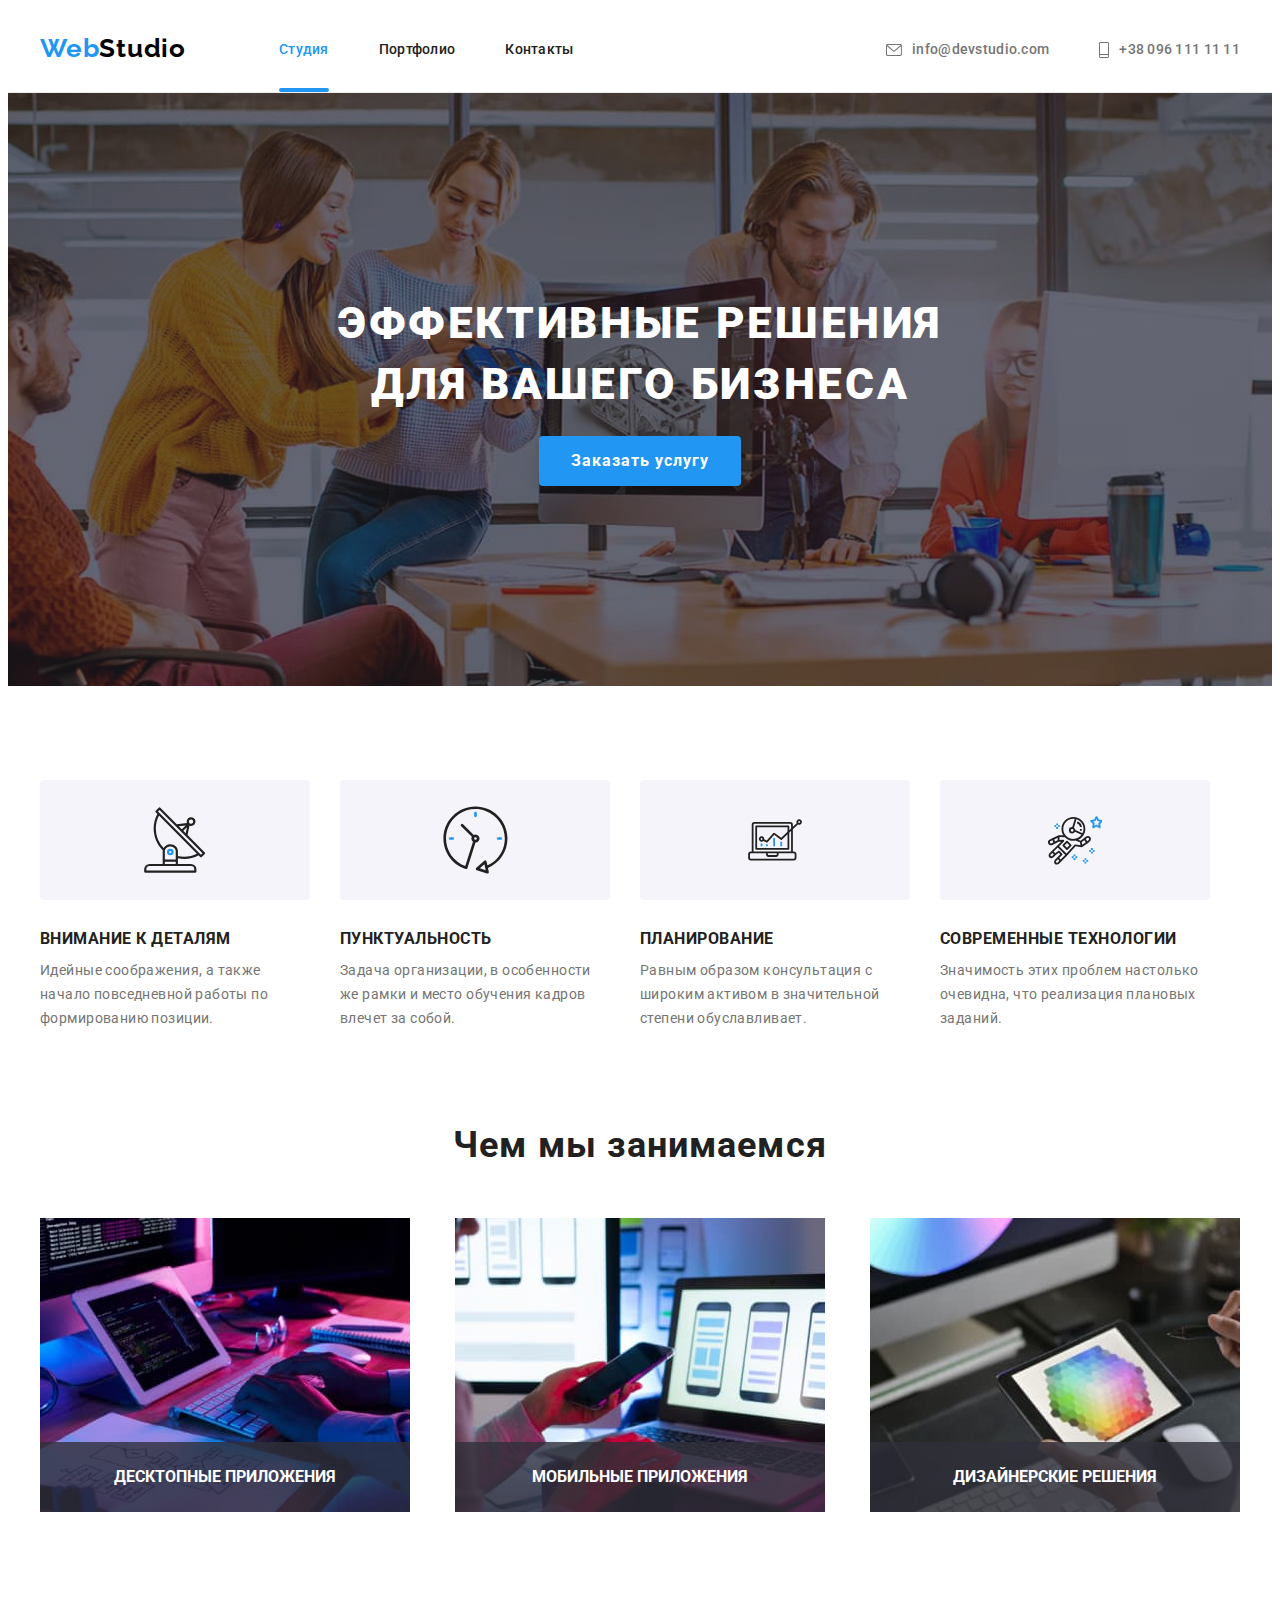
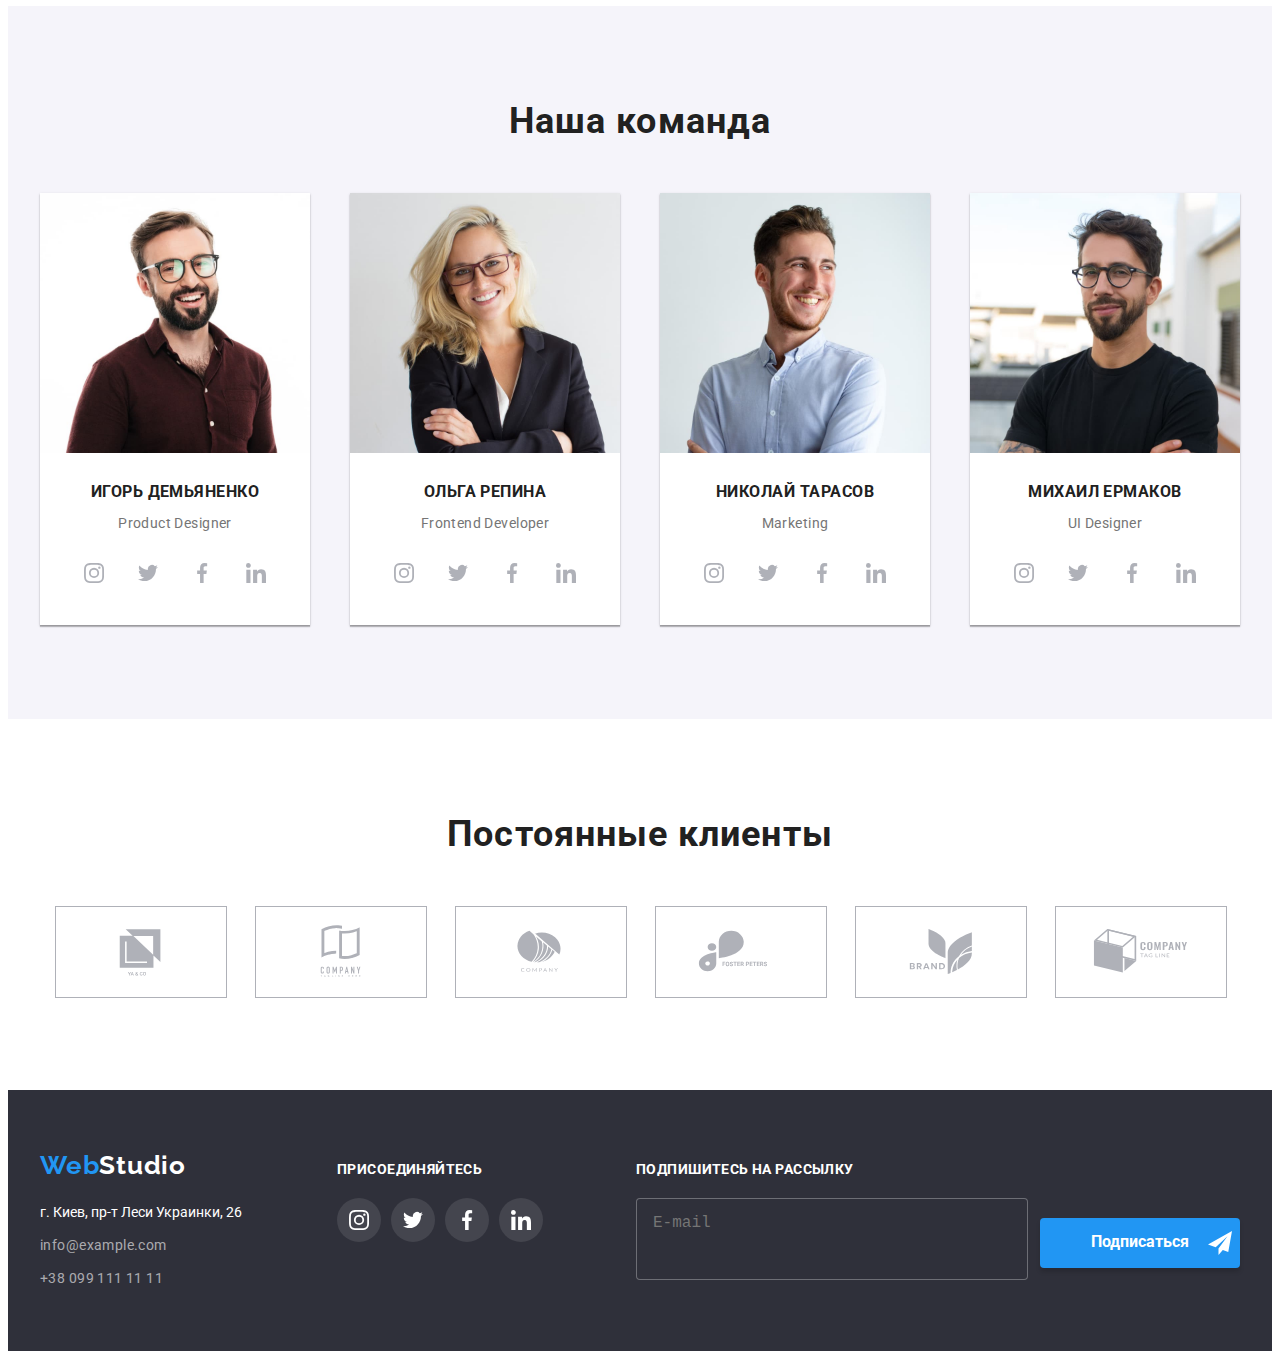
==== commit dfcba979: "на проверку" ====
--- a/index.html
+++ b/index.html
@@ -349,7 +349,16 @@
 
             <div class="mailing-list">
                 <h2 class="footer-tille">ПОДПИШИТЕСЬ НА РАССЫЛКУ</h2>
-                <textarea name="" id="" cols="30" rows="1"></textarea>
+                <div class="footer-wrap">
+                    <label class="footer-label">
+                        <textarea class="footer-textarea" name="comment" placeholder="E-mail"></textarea>
+                    </label>
+                    <button class="footer-button">Подписаться
+                        <svg class="footer-button-icon" width="24px" height="24px">
+                            <use href="./images/symbol-defs.svg#send"></use>
+                        </svg></button>
+                
+                </div>
             </div>
         </div>
     </footer>
--- a/css/style.css
+++ b/css/style.css
@@ -611,10 +611,60 @@
 /*ПОДПИШИТЕСЬ НА РАССЫЛКУ*/
 
 .mailing-list {
-    margin-left: 93px;
-    
-}
-
+    margin-left: 93px;   
+}
+
+.footer-wrap {
+    display: flex;
+    align-items: center;
+    justify-content: center;
+}
+
+.footer-textarea {
+    resize: none;
+    height: 50px;
+    width: 358px;
+    border-color: rgba(255, 255, 255, 0.3);
+    padding: 15px 16px;
+    font-size: 16px;
+    color: rgba(255, 255, 255, 0.6);
+    border-radius: 4px;
+    outline: none;
+    background-color: rgba(47, 48, 58, 1);
+}
+
+.footer-textarea:focus {
+    box-shadow: 0px 4px 4px 0px rgba(0, 0, 0, 0.15);
+    border-color: var(--sekondary-color);
+}
+
+.footer-button {
+    font-family: inherit;
+    font-weight: 700;
+    font-size: 16px;
+    line-height: 1.9;
+    align-items: center;
+    justify-content: center;
+
+    width: 200px;
+    height: 50px;
+
+    border: none;
+    border-radius: 4px;
+    color: var(--accent-color);
+    background-color: var(--sekondary-color);
+    box-shadow: 0px 4px 4px 0px rgba(0, 0, 0, 0.15);
+
+    margin-left: 12px;
+    position: relative;
+}
+
+.footer-button-icon {
+    position: absolute;
+    right: 8px;
+    top: 13px;
+    bottom: 13px;
+}
 
 
 /*Страница Portfolio*/
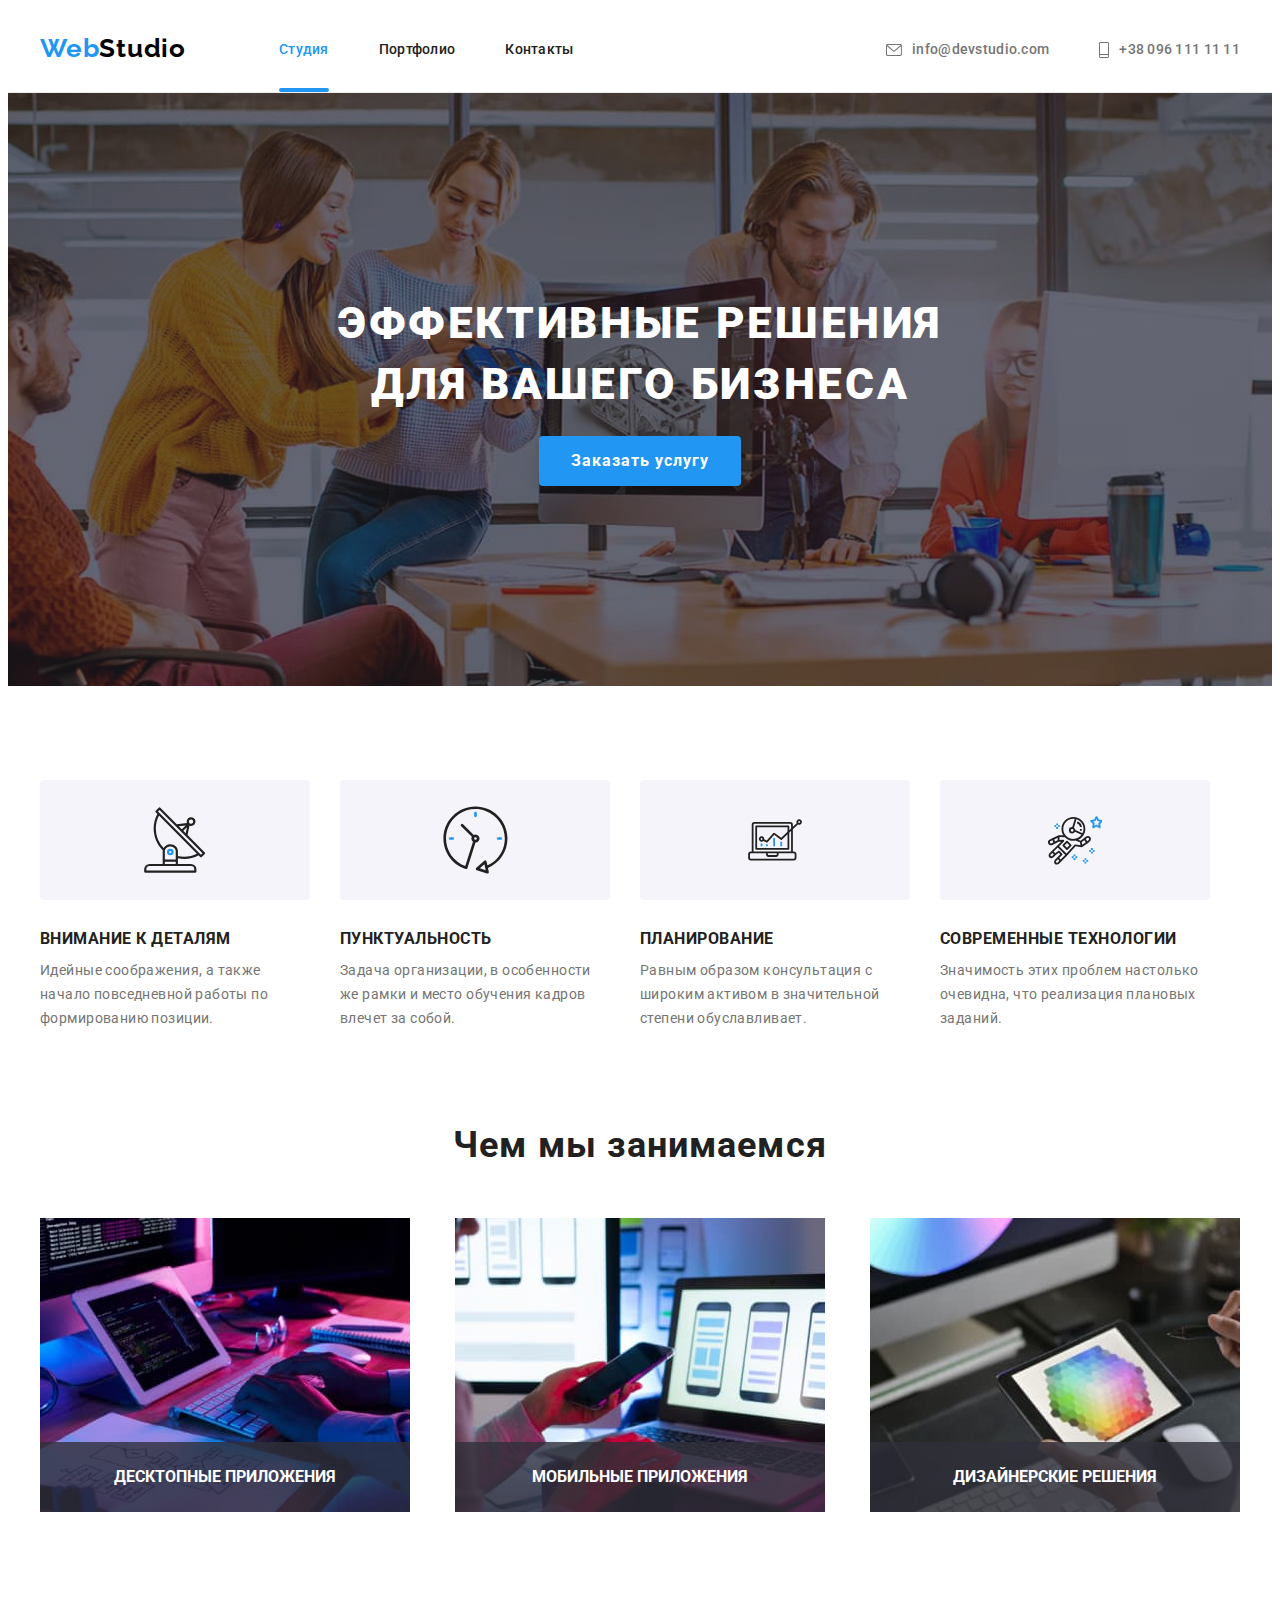
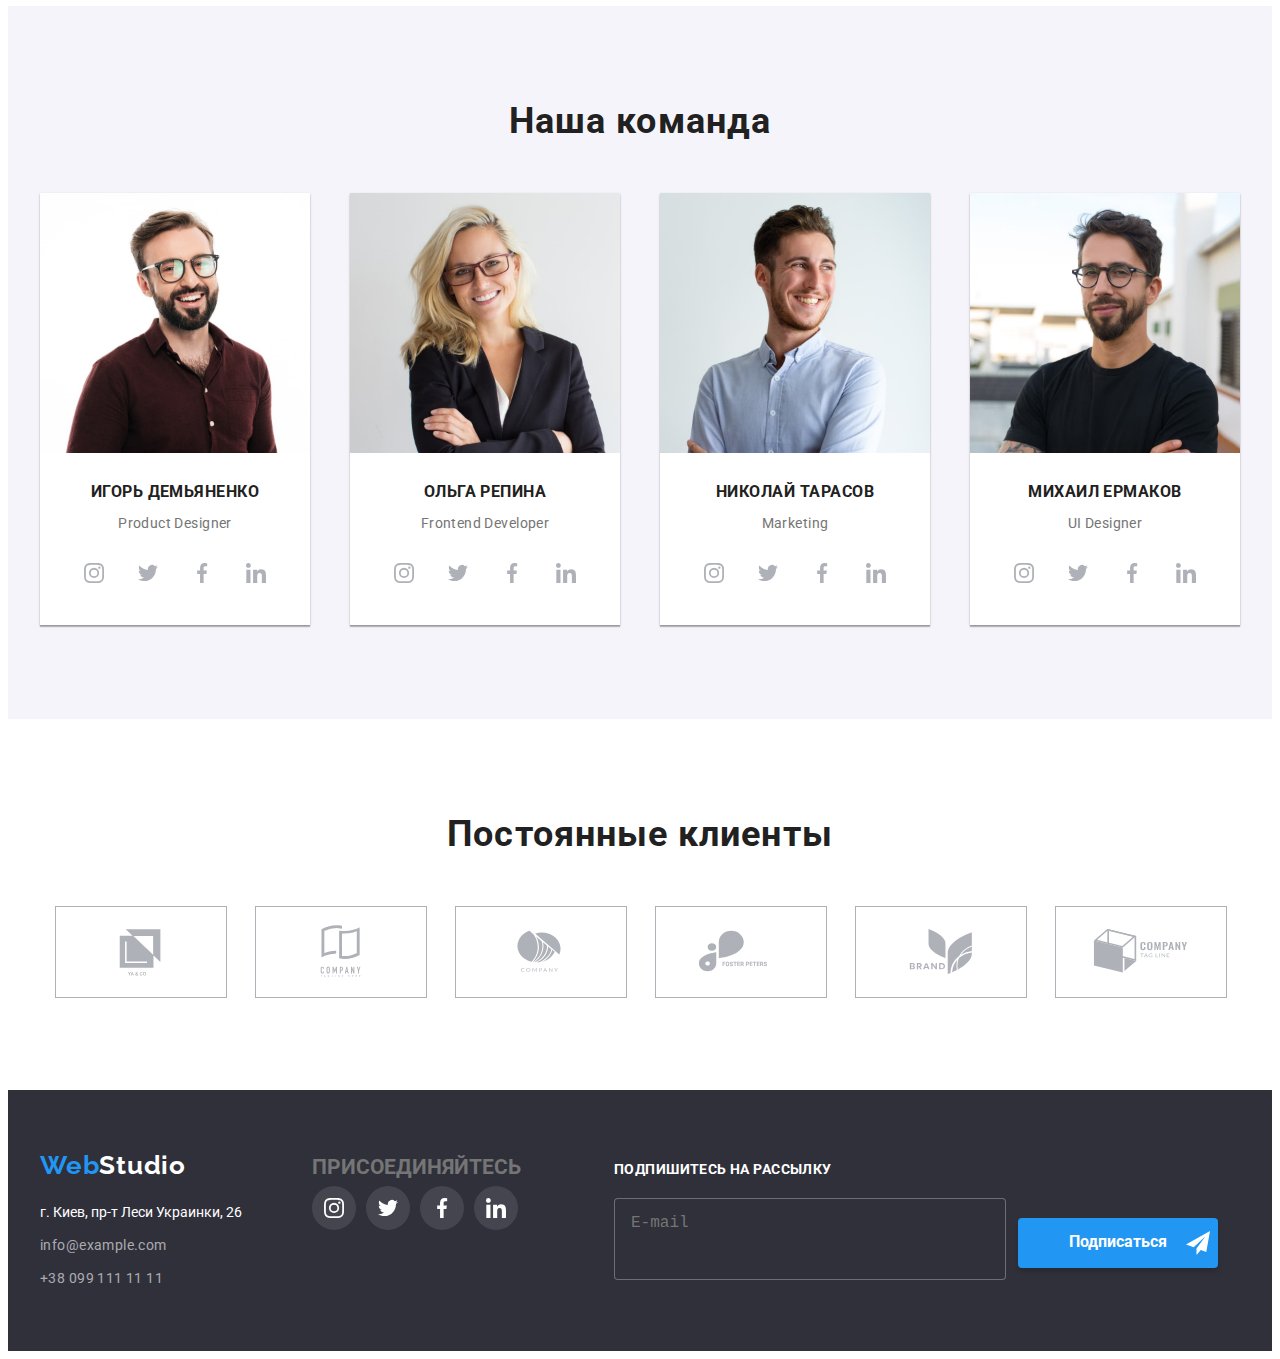
==== commit 85afac65: "BEM" ====
--- a/index.html
+++ b/index.html
@@ -15,24 +15,23 @@
 <body>
     <!-- header -->
     <header class="header">
-    
     <div class="container">
         <div class="header-container">
         <nav class="nav">
         <a href="" class="logo">Web<span class="logo-half">Studio</span></a>
-            <ul class="nav-title">
-                <li class="item"><a class="link current" href="">Студия</a></li>
-                <li class="item"><a class="link" href="portfolio.html">Портфолио</a></li>
-                <li class="item"><a class="link" href="">Контакты</a></li>
+            <ul class="nav__title">
+                <li class="nav__item item"><a class="link current" href="">Студия</a></li>
+                <li class="nav__item item"><a class="link" href="portfolio.html">Портфолио</a></li>
+                <li class="nav__item item"><a class="link" href="">Контакты</a></li>
             </ul>
         </nav>
             <ul class="nav-secondary">
-                <li class="item"><a class="link-contact" href="mailto:info@devstudio.com">
+                <li class="nav-secondary__item item"><a class="link-contact" href="mailto:info@devstudio.com">
                     <svg class="icon-contact-mail" width="16px" height="12px">
                         <use href="./images/symbol-defs.svg#envelope"></use>
                     </svg>
                     info@devstudio.com</a></li>
-                <li class="item"><a class="link-contact" href="tel:+380961111111">
+                <li class="nav-secondary__item item"><a class="link-contact" href="tel:+380961111111">
                     <svg class="icon-contact-tel" width="10px" height="16px">
                         <use href="./images/symbol-defs.svg#tel"></use>
                     </svg>
@@ -57,8 +56,8 @@
         <!-- скрытый заголовок -->
         <h2 class="visually-hidden">Особенности</h2>
         <ul class="peculiarities">
-            <li class="item">
-                <div class="vector">
+            <li class="peculiarities__item item">
+                <div class="peculiarities__vector">
                 <svg class="vector-svg" width="65.3px" height="70px">
                     <use href="./images/symbol-defs.svg#antenna"></use>
                 </svg>
@@ -66,8 +65,8 @@
                 <h3 class="text-title spetial">Внимание к деталям</h3>
                 <p class="text">Идейные соображения, а также <br>начало повседневной работы по формированию позиции.</p>
             </li>
-            <li class="item">
-                <div class="vector">
+            <li class="peculiarities__item item">
+                <div class="peculiarities__vector">
                 <svg class="vector-svg" width="66.96px" height="70px">
                     <use href="./images/symbol-defs.svg#clock"></use>
                 </svg>
@@ -75,8 +74,8 @@
                 <h3 class="text-title spetial">Пунктуальность</h3>
                 <p class="text">Задача организации, в особенности же рамки и место обучения кадров влечет за собой.</p>
             </li>
-            <li class="item">
-                <div class="vector">
+            <li class="peculiarities__item item">
+                <div class="peculiarities__vector">
                 <svg class="vector-svg" width="70px" height="53.69px">
                     <use href="./images/symbol-defs.svg#diagram"></use>
                 </svg>
@@ -84,8 +83,8 @@
                 <h3 class="text-title spetial">Планирование</h3>
                 <p class="text">Равным образом консультация с широким активом в значительной степени обуславливает.</p>
             </li>
-            <li class="item">
-                <div class="vector">
+            <li class="peculiarities__item item">
+                <div class="peculiarities__vector">
                 <svg class="vector-svg" width="54.83px" height="60.66px">
                     <use href="./images/symbol-defs.svg#astronaut"></use>
                 </svg>
@@ -101,20 +100,20 @@
         <div class="container">
         <h2 class="title question">Чем мы занимаемся</h2>
         <ul class="doing">
-            <li class="item">
-                <div class="doing-position">
+            <li class="doing__item">
+                <div class="doing__position">
                 <img src="images/foto1.jpg" alt="мужчина печатает на компьютере" width="370">
                 <p class="top-text">ДЕСКТОПНЫЕ ПРИЛОЖЕНИЯ</p>
                 </div>
             </li>
-            <li class="item">
-                <div class="doing-position">
+            <li class="doing__item">
+                <div class="doing__position">
                 <img src="images/foto2.jpg" alt="девушка держит в руках телефон" width="370">
                 <p class="top-text">МОБИЛЬНЫЕ ПРИЛОЖЕНИЯ</p>
                 </div>
             </li>
-            <li class="item">
-                <div class="doing-position">
+            <li class="doing__item">
+                <div class="doing__position">
                 <img src="images/foto3.jpg" alt="мужчина держит планшет" width="370">
                 <p class="top-text">ДИЗАЙНЕРСКИЕ РЕШЕНИЯ</p>
                 </div>
@@ -260,45 +259,45 @@
 <section class="section">
     <div class="container">
     <h2 class="title clients">Постоянные клиенты</h2>
-    <ul class="client-list">
-        <li class="client-iton">
-            <a class="client-icon" href="">
-                <svg class="clients-logo" width="106px" height="60px">
+    <ul class="client__list">
+        <li class="client__iton">
+            <a class="client__icon" href="">
+                <svg class="clients__logo" width="106px" height="60px">
                     <use href="./images/symbol-defs.svg#Logo"></use>
                 </svg>
             </a>
         </li>
-        <li class="client-iton">
-            <a class="client-icon" href="">
-                <svg class="clients-logo" width="106px" height="60px">
+        <li class="client__iton">
+            <a class="client__icon" href="">
+                <svg class="clients__logo" width="106px" height="60px">
                     <use href="./images/symbol-defs.svg#Logo-1"></use>
                 </svg>
             </a>
         </li>
-        <li class="client-iton">
-            <a class="client-icon" href="">
-                <svg class="clients-logo" width="106px" height="60px">
+        <li class="client__iton">
+            <a class="client__icon" href="">
+                <svg class="clients__logo" width="106px" height="60px">
                     <use href="./images/symbol-defs.svg#Logo-2"></use>
                 </svg>
             </a>
         </li>
-        <li class="client-iton">
-            <a class="client-icon" href="">
-                <svg class="clients-logo" width="106px" height="60px">
+        <li class="client__iton">
+            <a class="client__icon" href="">
+                <svg class="clients__logo" width="106px" height="60px">
                     <use href="./images/symbol-defs.svg#Logo-3"></use>
                 </svg>
             </a>
         </li>
-        <li class="client-iton">
-            <a class="client-icon" href="">
-                <svg class="clients-logo" width="106px" height="60px">
+        <li class="client__iton">
+            <a class="client__icon" href="">
+                <svg class="clients__logo" width="106px" height="60px">
                     <use href="./images/symbol-defs.svg#Logo-4"></use>
                 </svg>
             </a>
         </li>
-        <li class="client-iton">
-            <a class="client-icon" href="">
-                <svg class="clients-logo" width="106px" height="60px">
+        <li class="client__iton">
+            <a class="client__icon" href="">
+                <svg class="clients__logo" width="106px" height="60px">
                     <use href="./images/symbol-defs.svg#Logo-5"></use>
                 </svg>
             </a>
@@ -310,8 +309,8 @@
 <!--footer-->
     <footer class="footer">
         <div class="oll-foter">
-            <div class="container-logo-address">
-                <a class="logo-footer" href="">Web<span class="logo-half-footer">Studio</span></a>
+            <div class="footer__address">
+                <a class="footer__logo" href="">Web<span class="logo-half-footer">Studio</span></a>
                 <address class="address">
                     <p class="address-text">г. Киев, пр-т Леси Украинки, 26</p>
                     <ul class="address-nav">
@@ -347,14 +346,14 @@
                 </ul>
             </div>
 
-            <div class="mailing-list">
-                <h2 class="footer-tille">ПОДПИШИТЕСЬ НА РАССЫЛКУ</h2>
-                <div class="footer-wrap">
-                    <label class="footer-label">
-                        <textarea class="footer-textarea" name="comment" placeholder="E-mail"></textarea>
+            <div class="mailing mailing-list">
+                <h2 class="mailing__tille">ПОДПИШИТЕСЬ НА РАССЫЛКУ</h2>
+                <div class="mailing__wrap">
+                    <label class="mailing__label">
+                        <textarea class="mailing__textarea" name="comment" placeholder="E-mail"></textarea>
                     </label>
-                    <button class="footer-button">Подписаться
-                        <svg class="footer-button-icon" width="24px" height="24px">
+                    <button class="mailing__button">Подписаться
+                        <svg class="mailing__button-icon" width="24px" height="24px">
                             <use href="./images/symbol-defs.svg#send"></use>
                         </svg></button>
                 
--- a/css/style.css
+++ b/css/style.css
@@ -9,7 +9,6 @@
     font-family: "Roboto", sans-serif;
     font-size: 14px;
     line-height: 1.7;
-
     color: var(--primery-text-color);
 }
 
@@ -84,6 +83,100 @@
     font-size: 26px;
     line-height: 1.2;
     letter-spacing: 0.03em;
+}
+
+/*Navigatin*/
+
+.header-container {
+    display: flex;
+    align-items: center;
+}
+
+.nav {
+    display: flex;
+}
+
+.link.current {
+    position: relative;
+    display: block;
+}
+
+.link.current::after {
+    content: "";
+    display: block;
+    position: absolute;
+    bottom: 0;
+    width: 100%;
+    height: 4px;
+    border-radius: 2px;
+    background-color: var(--sekondary-color);
+}
+
+.nav-secondary {
+    display: flex;
+    margin-left: auto;
+}
+
+
+.link-contact {
+    display: flex;
+    align-items: center;
+    fill: var(--primery-text-color);
+    vertical-align: baseline;
+}
+
+.nav-secondary .item+.item {
+    margin-left: 50px;
+}
+
+.nav__title {
+    list-style: none;
+    display: flex;
+}
+
+.nav__title .item:not(:last-child) {
+    margin-right: 50px;
+}
+
+.nav__title .link {
+    color: var(--title-text-color);
+    padding-top: 32px;
+    padding-bottom: 32px;
+    font-weight: 500;
+    font-size: 14px;
+    line-height: 1.4;
+    letter-spacing: 0.02em;
+    display: block;
+
+    transition: color 250ms cubic-bezier(0.4, 0, 0.2, 1);
+}
+
+.nav__title .link:hover,
+.nav__title .link:focus {
+    color: var(--sekondary-color);
+}
+
+.nav-secondary .link-contact {
+    font-weight: 500;
+    font-size: 14px;
+    line-height: 1.14;
+    letter-spacing: 0.02em;
+    padding-top: 32px;
+    padding-bottom: 32px;
+    color: var(--primery-text-color);
+    text-decoration: none;
+    transition: color 250ms cubic-bezier(0.4, 0, 0.2, 1), fill 250ms cubic-bezier(0.4, 0, 0.2, 1);
+}
+
+.nav-secondary .link-contact:hover,
+.nav-secondary .link-contact:focus {
+    color: var(--sekondary-color);
+    fill: var(--sekondary-color);
+}
+
+.icon-contact-mail,
+.icon-contact-tel {
+    margin-right: 10px;
 }
 
 
@@ -135,101 +228,6 @@
     border: none;
 }
 
-/*Navigatin*/
-
-.header-container{
-    display: flex;
-    align-items: center;
-}
-
-.nav {
-    display: flex;
-}
-
-.link.current {
-    position: relative;
-    display: block;
-}
-
-.link.current::after {
-    content: "";
-    display: block;
-    position: absolute;
-    bottom: 0;
-    width: 100%;
-    height: 4px;
-    border-radius: 2px;
-    background-color: var(--sekondary-color);
-}
-
-.nav-secondary {
-    display: flex;
-    margin-left: auto;
-}
-
-
-.link-contact {
-    display: flex;
-    align-items: center;
-    fill: var(--primery-text-color);
-    vertical-align: baseline;
-}
-
-.nav-secondary .item+.item {
-    margin-left: 50px;
-}
-
-.nav-title {
-    list-style: none;
-    display: flex;
-}
-
-.nav-title .item:not(:last-child) {
-    margin-right: 50px;
-}
-
-.nav-title .link {
-    color: var(--title-text-color);
-    padding-top: 32px;
-    padding-bottom: 32px;
-    font-weight: 500;
-    font-size: 14px;
-    line-height: 1.4;
-    letter-spacing: 0.02em;
-    display: block;
-    
-    transition: color 250ms cubic-bezier(0.4, 0, 0.2, 1);
-}
-
-.nav-title .link:hover,
-.nav-title .link:focus {
-    color: var(--sekondary-color);
-}
-
-
-.nav-secondary .link-contact {
-    font-weight: 500;
-    font-size: 14px;
-    line-height: 1.14;
-    letter-spacing: 0.02em;
-    padding-top: 32px;
-    padding-bottom: 32px;
-    color: var(--primery-text-color);
-    text-decoration: none;
-    transition: color 250ms cubic-bezier(0.4, 0, 0.2, 1), fill 250ms cubic-bezier(0.4, 0, 0.2, 1);
-}
-
-
-.nav-secondary .link-contact:hover,
-.nav-secondary .link-contact:focus {
-    color: var(--sekondary-color);
-    fill: var(--sekondary-color);
-}
-
-.icon-contact-mail,
-.icon-contact-tel {
-    margin-right: 10px;
-}
 
 /*Main*/
 
@@ -283,13 +281,13 @@
     margin: -15px;
 }
 
-.peculiarities .item {
+.peculiarities__item {
     width: 270px;
     margin: 15px;
     text-align: right;
 }
 
-.vector {
+.peculiarities__vector {
     display: flex;
     align-items: center;
     justify-content: center;
@@ -313,7 +311,7 @@
     justify-content: space-between;
 }
 
-.doing-position {
+.doing__position {
     position: relative;
     overflow: hidden;
     display: flex;
@@ -436,34 +434,33 @@
 
 
 
-
 /*Постоянные клиенты*/
 
 .title.clients {
     margin-bottom: 50px;
 }
 
-.client-list {
-    display: flex;
-    align-items: center;
-    justify-content: center;
-}
-
-.client-iton {
+.client__list {
+    display: flex;
+    align-items: center;
+    justify-content: center;
+}
+
+.client__iton {
     width: 170px;
     height: 90px;
 }
 
-.client-iton:not(:last-child) {
+.client__iton:not(:last-child) {
     margin-right: 30px;
 }
 
-.client-iton {
+.client__iton {
     display: block;
     border-radius: 4px;
 }
 
-.client-icon {
+.client__icon {
     width: 100%;
     height: 100%;
     display: flex;
@@ -474,8 +471,8 @@
     transition: fill 250ms cubic-bezier(0.4, 0, 0.2, 1), border-color 250ms cubic-bezier(0.4, 0, 0.2, 1);
 }
 
-.client-icon:hover,
-.client-icon:focus {
+.client__icon:hover,
+.client__icon:focus {
     fill: #2196F3;
     border: 1px solid var(--sekondary-color)
 }
@@ -490,11 +487,11 @@
     padding-bottom: 60px;
 }
 
-.container-logo-address {
+.fotter__address {
     width: 231px;
 }
 
-.logo-footer {
+.footer__logo {
     font-family: "Raleway", sans-serif;
     color: var(--sekondary-color);
     text-decoration: none;
@@ -556,7 +553,7 @@
     margin-left: auto;
 }
 
-.footer-tille {
+.mailing__tille {
     color: var(--accent-color);
     font-size: 14px;
     font-weight: 700;
@@ -614,13 +611,13 @@
     margin-left: 93px;   
 }
 
-.footer-wrap {
-    display: flex;
-    align-items: center;
-    justify-content: center;
-}
-
-.footer-textarea {
+.mailing__wrap {
+    display: flex;
+    align-items: center;
+    justify-content: center;
+}
+
+.mailing__textarea {
     resize: none;
     height: 50px;
     width: 358px;
@@ -633,12 +630,12 @@
     background-color: rgba(47, 48, 58, 1);
 }
 
-.footer-textarea:focus {
+.mailing__textarea:focus {
     box-shadow: 0px 4px 4px 0px rgba(0, 0, 0, 0.15);
     border-color: var(--sekondary-color);
 }
 
-.footer-button {
+.mailing__button {
     font-family: inherit;
     font-weight: 700;
     font-size: 16px;
@@ -659,7 +656,7 @@
     position: relative;
 }
 
-.footer-button-icon {
+.mailing__button-icon {
     position: absolute;
     right: 8px;
     top: 13px;
@@ -884,7 +881,7 @@
     transition: fill 250ms;
 }
 
-.modal-label {
+.label {
     font-size: 12;
     line-height: 1.2;
     display: block;
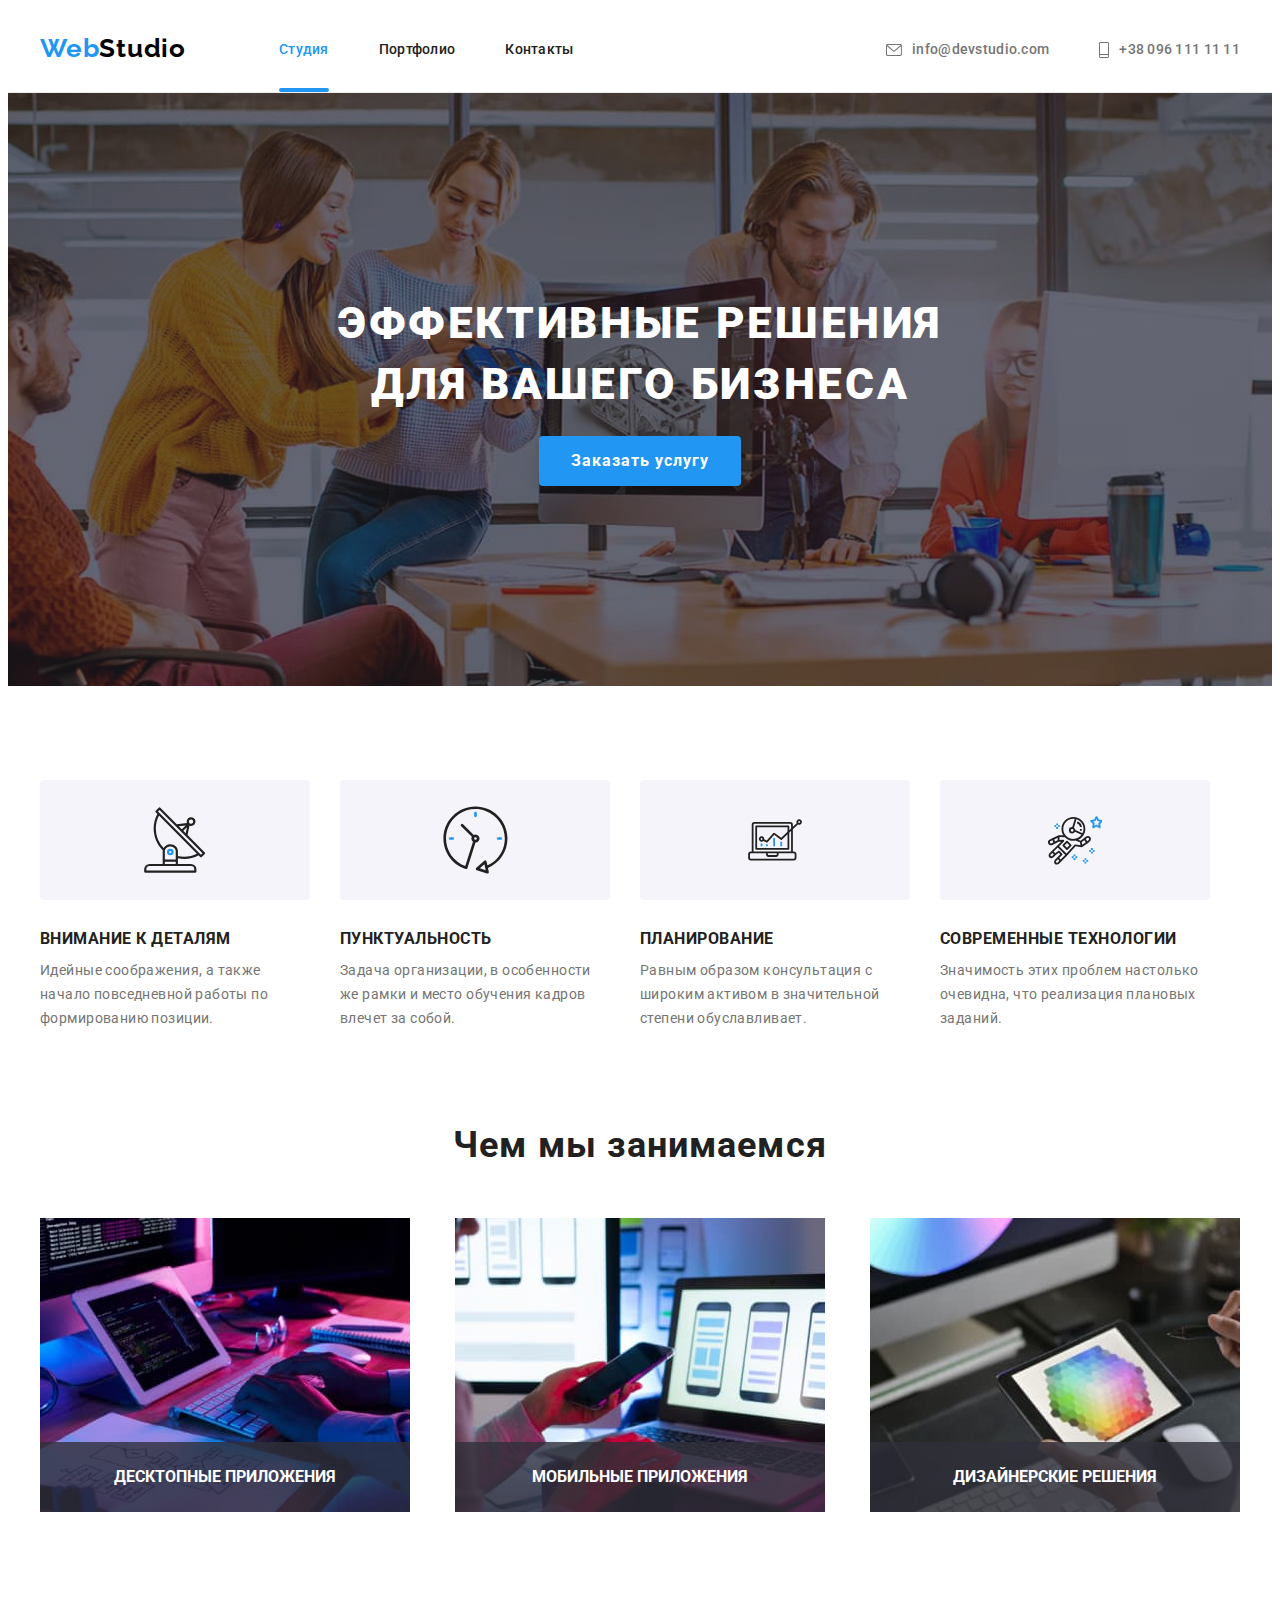
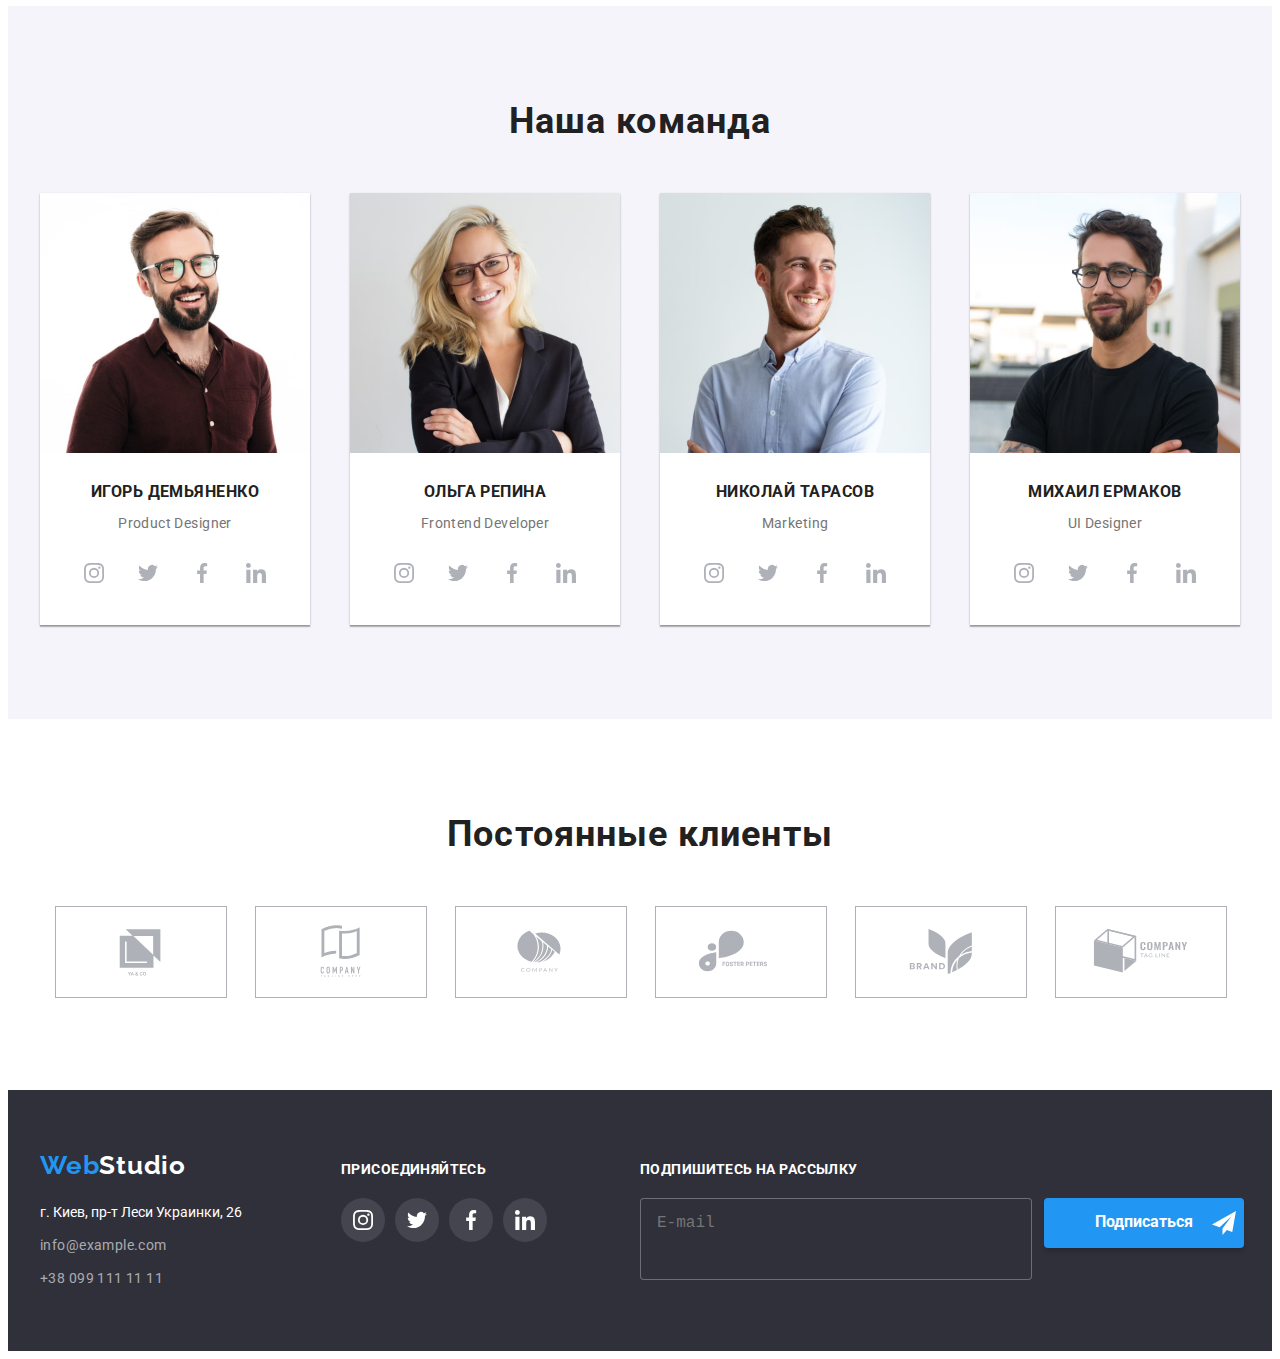
==== commit 25a578cc: "исправляет модальное окно" ====
--- a/index.html
+++ b/index.html
@@ -321,7 +321,7 @@
             </div>
 
             <div class="container-foter">
-                <h2 class="footer-tille">ПРИСОЕДИНЯЙТЕСЬ</h2>
+                <h2 class="join-title">ПРИСОЕДИНЯЙТЕСЬ</h2>
                 <ul class="company-networks">
                     <li class="company-networks-list"><a class="company-networks-link" href="">
                         <svg class="company-icon" width="20px" height="20px">
@@ -347,7 +347,7 @@
             </div>
 
             <div class="mailing mailing-list">
-                <h2 class="mailing__tille">ПОДПИШИТЕСЬ НА РАССЫЛКУ</h2>
+                <h2 class="mailing__title">ПОДПИШИТЕСЬ НА РАССЫЛКУ</h2>
                 <div class="mailing__wrap">
                     <label class="mailing__label">
                         <textarea class="mailing__textarea" name="comment" placeholder="E-mail"></textarea>
@@ -364,9 +364,9 @@
 
 <div class="backdrop is-hidden" data-modal>
     <div class="modal">
-        <button class="button close" type="button" data-modal-close>
-        <svg class="close" width="30" height="30">
-            <use href="./images/symbol-defs.svg#close"></use>
+        <button class="button-close" type="button" data-modal-close>
+        <svg class="close" width="11" height="11">
+            <use href="./images/symbol-defs.svg#Vector-close"></use>
         </svg>
         </button>
 
--- a/css/style.css
+++ b/css/style.css
@@ -517,6 +517,7 @@
 
 .address {
     font-style: normal;
+    width: 231px;
 }
 
 .address-text {
@@ -543,6 +544,16 @@
     margin-left: 70px;
 }
 
+.join-title {
+    color: var(--accent-color);
+    font-size: 14px;
+    font-weight: 700;
+    line-height: 16.41px;
+    letter-spacing: 0.03em;
+    text-align: left;
+    margin-bottom: 20px;
+}
+
 .oll-foter {
     display: flex;
     align-items: baseline;
@@ -553,7 +564,7 @@
     margin-left: auto;
 }
 
-.mailing__tille {
+.mailing__title {
     color: var(--accent-color);
     font-size: 14px;
     font-weight: 700;
@@ -613,8 +624,6 @@
 
 .mailing__wrap {
     display: flex;
-    align-items: center;
-    justify-content: center;
 }
 
 .mailing__textarea {
@@ -813,17 +822,23 @@
     0px 1px 3px 0px rgba(0, 0, 0, 0.12);
 }
 
-.close {
-    cursor: pointer;
-    border: none;
-    background-size: contain;
-    background-position: 50% 50%;
-}
-
-.button.close {
+.button-close {
     position: absolute;
     right: 8px;
     top: 8px;
+    width: 30px;
+    height: 30px;
+
+    border-radius: 50%;
+    border: 1px solid rgba(0, 0, 0, 0.1);
+    box-sizing: border-box;
+    background-color: transparent;
+}
+
+.close {
+    display: block;
+    margin-left: auto;
+    margin-right: auto;
 }
 
 .modal-title {
@@ -834,10 +849,11 @@
     align-items: center;
     justify-content: center;
     color: #212121;
+    margin-bottom: 12px;
 }
 
 .modal-field:not(:last-child) {
-    margin-bottom: 28px;
+    margin-bottom: 10px;
 }
 
 .modal-input {
@@ -846,6 +862,7 @@
     border: 1px solid rgba(33, 33, 33, 0.2);
     border-radius: 4px;
     outline: none;
+    padding-left: 42px;
     transition: border-color 250ms;
 }
 
@@ -920,7 +937,6 @@
     color: rgba(117, 117, 117, 0.5);
     border-radius: 4px;
     outline: none;
-    margin-bottom: 10px;
 }
 
 .textarea:focus {
@@ -962,6 +978,9 @@
 */
 
 .check-icon {
+    display: flex;
+    align-items: center;
+    justify-content: center;
     fill: transparent;
     width: 100%;
     height: 100%;
